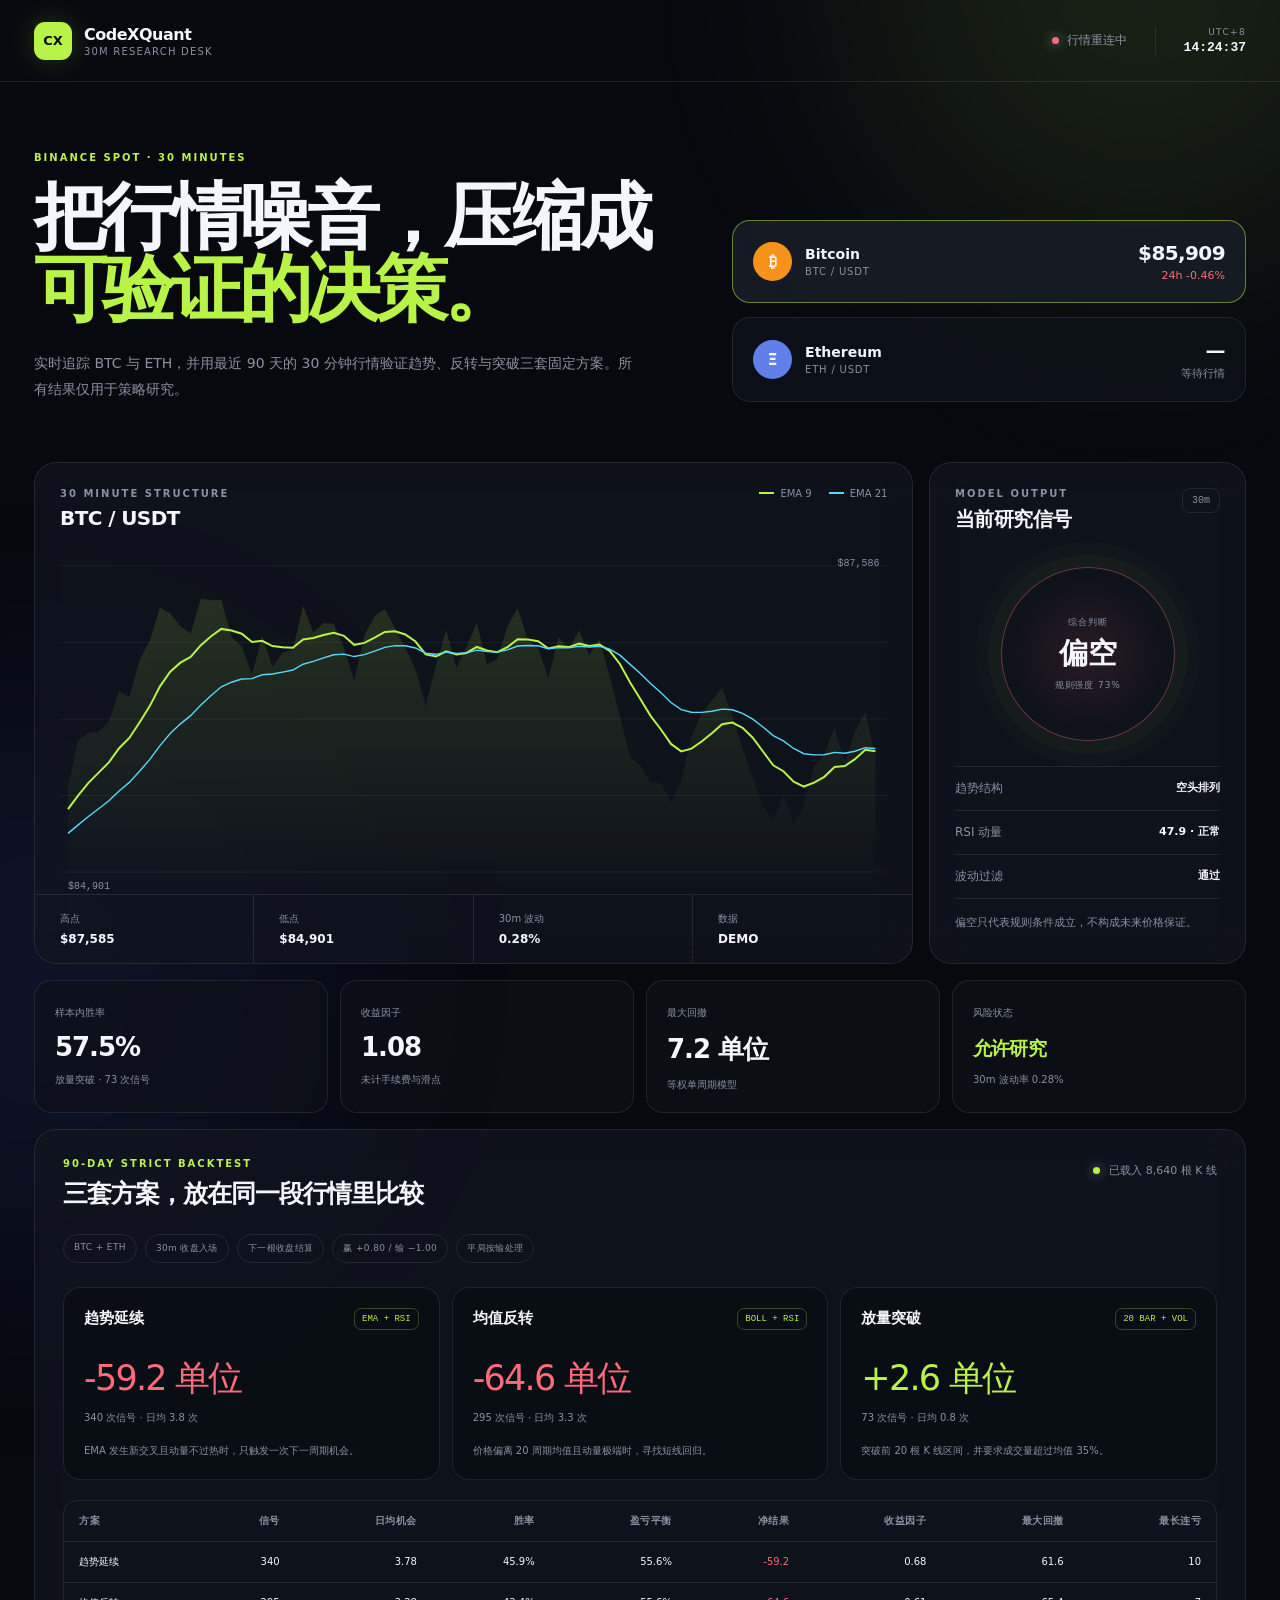
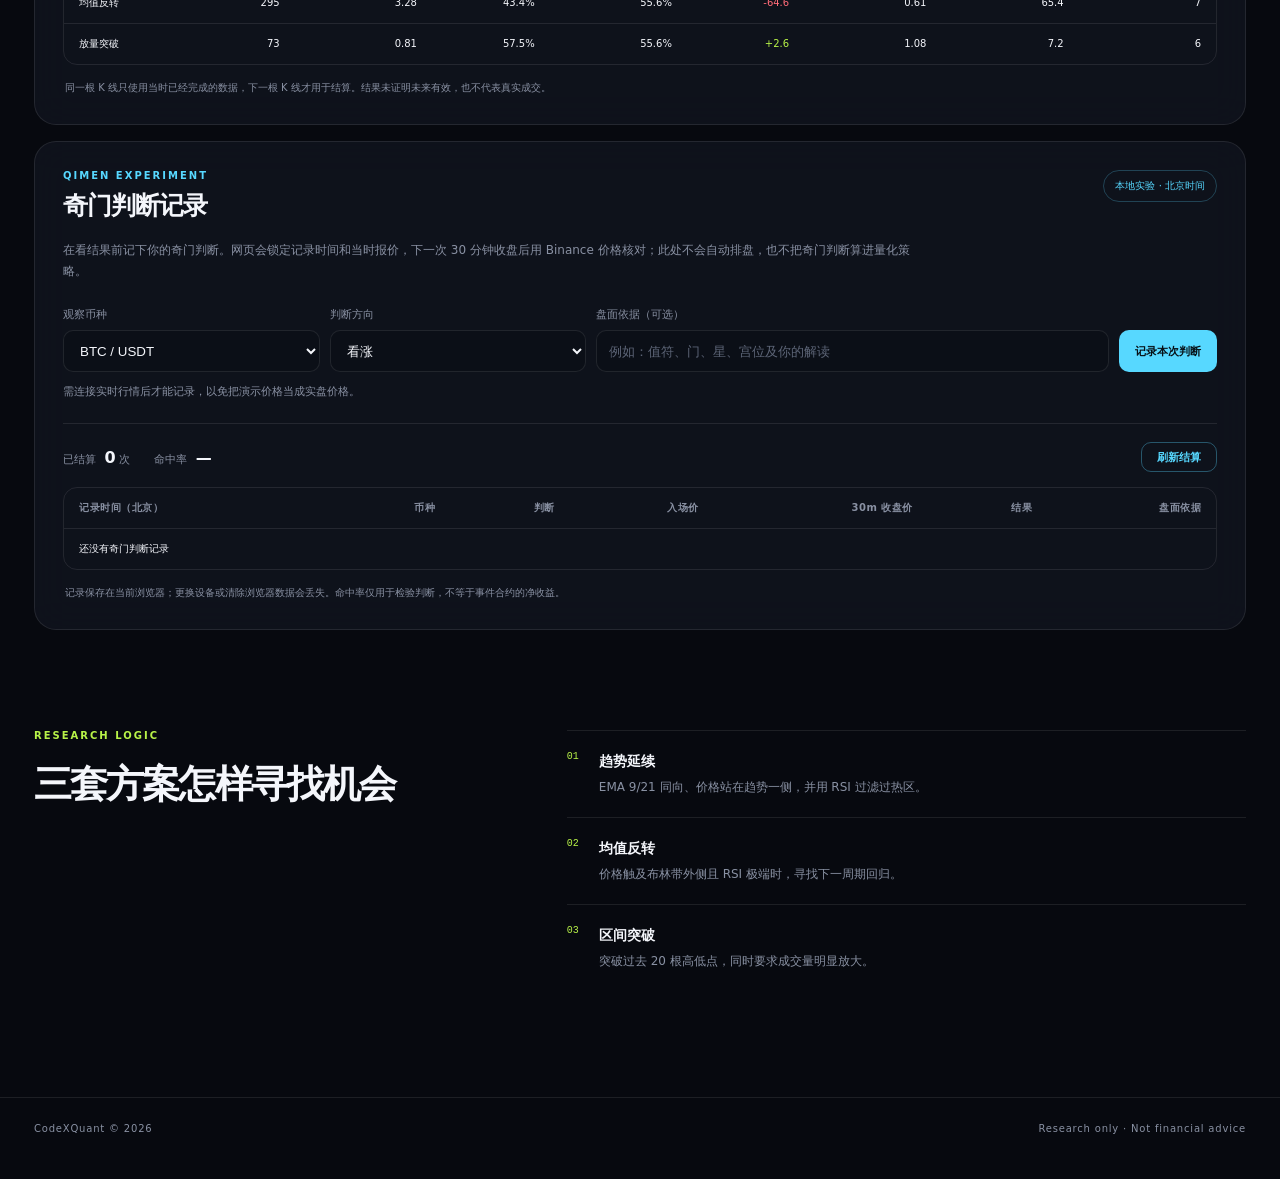
==== index.html @ fd2b9d6d "Add Qimen judgment journal and settlement check" ====
<!doctype html>
<html lang="zh-CN">
  <head>
    <meta charset="UTF-8" />
    <meta name="viewport" content="width=device-width, initial-scale=1.0" />
    <meta name="theme-color" content="#07090f" />
    <meta name="description" content="CodeXQuant — BTC 与 ETH 30 分钟量化研究面板" />
    <title>CodeXQuant · 30m Research Desk</title>
    <link rel="preconnect" href="https://api.binance.com" />
    <link rel="stylesheet" href="styles.css" />
  </head>
  <body>
    <div class="ambient ambient-one"></div>
    <div class="ambient ambient-two"></div>

    <header class="topbar">
      <a class="brand" href="#" aria-label="CodeXQuant 首页">
        <span class="brand-mark">CX</span>
        <span><strong>CodeXQuant</strong><small>30m research desk</small></span>
      </a>
      <div class="market-state"><span class="status-dot" id="statusDot"></span><span id="connectionText">正在连接行情</span></div>
      <div class="clock"><span>UTC+8</span><strong id="clock">--:--:--</strong></div>
    </header>

    <main>
      <section class="hero">
        <div>
          <p class="eyebrow">BINANCE SPOT · 30 MINUTES</p>
          <h1>把行情噪音，压缩成<br /><em>可验证的决策。</em></h1>
          <p class="hero-copy">实时追踪 BTC 与 ETH，并用最近 90 天的 30 分钟行情验证趋势、反转与突破三套固定方案。所有结果仅用于策略研究。</p>
        </div>
        <div class="price-grid" id="priceGrid">
          <button class="price-card active" data-symbol="BTCUSDT">
            <span class="asset"><i class="coin btc">₿</i><span><strong>Bitcoin</strong><small>BTC / USDT</small></span></span>
            <span class="quote"><strong id="BTCUSDT-price">—</strong><small id="BTCUSDT-change">等待行情</small></span>
          </button>
          <button class="price-card" data-symbol="ETHUSDT">
            <span class="asset"><i class="coin eth">Ξ</i><span><strong>Ethereum</strong><small>ETH / USDT</small></span></span>
            <span class="quote"><strong id="ETHUSDT-price">—</strong><small id="ETHUSDT-change">等待行情</small></span>
          </button>
        </div>
      </section>

      <section class="desk">
        <div class="panel chart-panel">
          <div class="panel-head">
            <div><p class="label">30 MINUTE STRUCTURE</p><h2 id="chartTitle">BTC / USDT</h2></div>
            <div class="legend"><span><i class="ema-fast"></i>EMA 9</span><span><i class="ema-slow"></i>EMA 21</span></div>
          </div>
          <div class="chart-wrap"><canvas id="chart" aria-label="30 分钟价格走势图"></canvas><div class="chart-loading" id="chartLoading">载入 30m K 线…</div></div>
          <div class="chart-stats">
            <span>高点<strong id="periodHigh">—</strong></span><span>低点<strong id="periodLow">—</strong></span><span>30m 波动<strong id="volatility">—</strong></span><span>数据<strong id="dataMode">LIVE</strong></span>
          </div>
        </div>

        <aside class="panel signal-panel">
          <div class="panel-head"><div><p class="label">MODEL OUTPUT</p><h2>当前研究信号</h2></div><span class="timeframe">30m</span></div>
          <div class="signal-orbit" id="signalOrbit"><div><small>综合判断</small><strong id="signal">等待</strong><span id="confidence">置信度 —</span></div></div>
          <div class="factor-list">
            <div><span>趋势结构</span><strong id="trendFactor">—</strong></div>
            <div><span>RSI 动量</span><strong id="rsiFactor">—</strong></div>
            <div><span>波动过滤</span><strong id="volFactor">—</strong></div>
          </div>
          <p class="signal-note" id="signalNote">正在获取足够的市场数据。</p>
        </aside>
      </section>

      <section class="metrics">
        <article class="metric"><span>样本内胜率</span><strong id="winRate">—</strong><small id="sampleCount">最近 0 次信号</small></article>
        <article class="metric"><span>收益因子</span><strong id="profitFactor">—</strong><small>未计手续费与滑点</small></article>
        <article class="metric"><span>最大回撤</span><strong id="maxDrawdown">—</strong><small>等权单周期模型</small></article>
        <article class="metric risk"><span>风险状态</span><strong id="riskState">计算中</strong><small id="riskDetail">等待波动率数据</small></article>
      </section>

      <section class="backtest panel" id="backtest">
        <div class="backtest-head">
          <div><p class="label">90-DAY STRICT BACKTEST</p><h2>三套方案，放在同一段行情里比较</h2></div>
          <div class="data-progress"><span class="status-dot" id="historyDot"></span><span id="historyStatus">正在获取三个月行情…</span></div>
        </div>
        <div class="assumptions">
          <span>BTC + ETH</span><span>30m 收盘入场</span><span>下一根收盘结算</span><span>赢 +0.80 / 输 −1.00</span><span>平局按输处理</span>
        </div>
        <div class="strategy-grid" id="strategyGrid">
          <article class="strategy-card skeleton"></article><article class="strategy-card skeleton"></article><article class="strategy-card skeleton"></article>
        </div>
        <div class="table-wrap">
          <table>
            <thead><tr><th>方案</th><th>信号</th><th>日均机会</th><th>胜率</th><th>盈亏平衡</th><th>净结果</th><th>收益因子</th><th>最大回撤</th><th>最长连亏</th></tr></thead>
            <tbody id="strategyRows"><tr><td colspan="9">等待完整历史数据</td></tr></tbody>
          </table>
        </div>
        <p class="backtest-note">同一根 K 线只使用当时已经完成的数据，下一根 K 线才用于结算。结果未证明未来有效，也不代表真实成交。</p>
      </section>

      <section class="qimen panel" id="qimen">
        <div class="backtest-head">
          <div><p class="label">QIMEN EXPERIMENT</p><h2>奇门判断记录</h2></div>
          <span class="qimen-tag">本地实验 · 北京时间</span>
        </div>
        <p class="qimen-intro">在看结果前记下你的奇门判断。网页会锁定记录时间和当时报价，下一次 30 分钟收盘后用 Binance 价格核对；此处不会自动排盘，也不把奇门判断算进量化策略。</p>
        <form id="qimenForm" class="qimen-form">
          <label>观察币种<select id="qimenSymbol"><option value="BTCUSDT">BTC / USDT</option><option value="ETHUSDT">ETH / USDT</option></select></label>
          <label>判断方向<select id="qimenDirection"><option value="up">看涨</option><option value="down">看跌</option></select></label>
          <label class="qimen-reason">盘面依据（可选）<input id="qimenReason" maxlength="120" placeholder="例如：值符、门、星、宫位及你的解读" /></label>
          <button type="submit" id="qimenSubmit">记录本次判断</button>
        </form>
        <p class="qimen-message" id="qimenMessage" role="status">需连接实时行情后才能记录，以免把演示价格当成实盘价格。</p>
        <div class="qimen-summary"><span>已结算 <strong id="qimenTotal">0</strong> 次</span><span>命中率 <strong id="qimenAccuracy">—</strong></span><button type="button" id="qimenRefresh">刷新结算</button></div>
        <div class="table-wrap"><table><thead><tr><th>记录时间（北京）</th><th>币种</th><th>判断</th><th>入场价</th><th>30m 收盘价</th><th>结果</th><th>盘面依据</th></tr></thead><tbody id="qimenRows"><tr><td colspan="7">还没有奇门判断记录</td></tr></tbody></table></div>
        <p class="backtest-note">记录保存在当前浏览器；更换设备或清除浏览器数据会丢失。命中率仅用于检验判断，不等于事件合约的净收益。</p>
      </section>

      <section class="method">
        <div><p class="eyebrow">RESEARCH LOGIC</p><h2>三套方案怎样寻找机会</h2></div>
        <ol>
          <li><span>01</span><div><strong>趋势延续</strong><p>EMA 9/21 同向、价格站在趋势一侧，并用 RSI 过滤过热区。</p></div></li>
          <li><span>02</span><div><strong>均值反转</strong><p>价格触及布林带外侧且 RSI 极端时，寻找下一周期回归。</p></div></li>
          <li><span>03</span><div><strong>区间突破</strong><p>突破过去 20 根高低点，同时要求成交量明显放大。</p></div></li>
        </ol>
      </section>
    </main>

    <footer><span>CodeXQuant © 2026</span><span>Research only · Not financial advice</span></footer>
    <script src="app.js"></script>
    <script src="qimen.js"></script>
  </body>
</html>
---- styles.css ----
:root { color-scheme: dark; --bg:#07090f; --panel:rgba(17,21,31,.78); --line:rgba(255,255,255,.09); --text:#f4f6fb; --muted:#8991a3; --lime:#b8f348; --cyan:#57d8ff; --red:#ff6b78; --amber:#ffbd59; }
* { box-sizing:border-box; }
html { scroll-behavior:smooth; }
body { margin:0; min-width:320px; background:var(--bg); color:var(--text); font-family:Inter,ui-sans-serif,system-ui,-apple-system,"Segoe UI",sans-serif; overflow-x:hidden; }
button { font:inherit; }
.ambient { position:fixed; width:560px; height:560px; border-radius:50%; filter:blur(130px); opacity:.1; pointer-events:none; z-index:-1; }
.ambient-one { background:var(--lime); top:-300px; right:-140px; }.ambient-two { background:#4c6fff; bottom:-360px; left:-250px; }
.topbar { height:82px; max-width:1320px; margin:auto; padding:0 34px; display:flex; align-items:center; border-bottom:1px solid var(--line); }
.brand { color:inherit; text-decoration:none; display:flex; align-items:center; gap:12px; margin-right:auto; }.brand-mark { width:38px; height:38px; display:grid; place-items:center; background:var(--lime); color:#0b0d10; font-weight:900; font-size:13px; border-radius:11px; box-shadow:0 0 30px rgba(184,243,72,.2); }.brand strong,.brand small { display:block; }.brand strong { letter-spacing:-.03em; }.brand small { color:var(--muted); font-size:10px; letter-spacing:.12em; text-transform:uppercase; margin-top:2px; }
.market-state { display:flex; align-items:center; gap:8px; padding-right:28px; color:var(--muted); font-size:12px; }.status-dot { width:7px; height:7px; border-radius:50%; background:var(--amber); box-shadow:0 0 12px currentColor; }.status-dot.live { background:var(--lime); }.status-dot.offline { background:var(--red); }
.clock { padding-left:28px; border-left:1px solid var(--line); display:flex; flex-direction:column; align-items:flex-end; }.clock span { color:var(--muted); font-size:9px; letter-spacing:.15em; }.clock strong { font-family:ui-monospace,monospace; font-size:13px; margin-top:3px; }
main { max-width:1320px; margin:auto; padding:70px 34px 40px; }
.hero { display:grid; grid-template-columns:1.1fr .9fr; align-items:end; gap:70px; margin-bottom:60px; }.eyebrow,.label { color:var(--lime); font-size:10px; font-weight:800; letter-spacing:.2em; margin:0 0 18px; }.hero h1 { font-size:clamp(42px,5.7vw,78px); line-height:.99; letter-spacing:-.065em; margin:0; max-width:760px; }.hero h1 em { color:var(--lime); font-style:normal; }.hero-copy { color:var(--muted); max-width:600px; line-height:1.8; font-size:14px; margin:26px 0 0; }
.price-grid { display:grid; gap:12px; }.price-card { width:100%; border:1px solid var(--line); background:rgba(16,20,29,.62); color:inherit; border-radius:18px; padding:20px; display:flex; justify-content:space-between; align-items:center; cursor:pointer; transition:.2s ease; text-align:left; }.price-card:hover,.price-card.active { border-color:rgba(184,243,72,.5); background:rgba(24,30,39,.86); transform:translateY(-2px); }.asset { display:flex; gap:13px; align-items:center; }.coin { width:39px; height:39px; border-radius:50%; display:grid; place-items:center; font-style:normal; font-weight:800; }.coin.btc { background:#f7931a; }.coin.eth { background:#627eea; }.asset strong,.asset small,.quote strong,.quote small { display:block; }.asset strong { font-size:14px; }.asset small { color:var(--muted); font-size:10px; margin-top:4px; letter-spacing:.08em; }.quote { text-align:right; }.quote strong { font-size:20px; letter-spacing:-.03em; }.quote small { color:var(--muted); font-size:11px; margin-top:4px; }.quote small.up { color:var(--lime); }.quote small.down { color:var(--red); }
.desk { display:grid; grid-template-columns:minmax(0,2fr) minmax(300px,.72fr); gap:16px; }.panel { background:var(--panel); border:1px solid var(--line); border-radius:22px; backdrop-filter:blur(18px); }.chart-panel { padding:25px 25px 0; overflow:hidden; }.panel-head { display:flex; align-items:start; justify-content:space-between; }.panel-head .label { margin-bottom:7px; color:var(--muted); }.panel-head h2 { margin:0; font-size:20px; letter-spacing:-.03em; }.legend { display:flex; gap:17px; color:var(--muted); font-size:10px; }.legend span { display:flex; align-items:center; gap:6px; }.legend i { width:15px; height:2px; }.ema-fast { background:var(--lime); }.ema-slow { background:var(--cyan); }
.chart-wrap { height:340px; position:relative; margin-top:24px; }.chart-wrap canvas { width:100%; height:100%; }.chart-loading { position:absolute; inset:0; display:grid; place-items:center; color:var(--muted); font-size:12px; background:linear-gradient(90deg,transparent,rgba(255,255,255,.03),transparent); }.chart-stats { border-top:1px solid var(--line); display:grid; grid-template-columns:repeat(4,1fr); margin:0 -25px; }.chart-stats span { padding:17px 25px; color:var(--muted); font-size:10px; border-right:1px solid var(--line); }.chart-stats span:last-child { border:0; }.chart-stats strong { display:block; color:var(--text); margin-top:6px; font-size:12px; }
.signal-panel { padding:25px; display:flex; flex-direction:column; }.timeframe { border:1px solid var(--line); color:var(--muted); border-radius:8px; padding:6px 9px; font:10px ui-monospace,monospace; }.signal-orbit { width:174px; height:174px; margin:34px auto 25px; border-radius:50%; display:grid; place-items:center; text-align:center; background:radial-gradient(circle,rgba(184,243,72,.12),transparent 65%); border:1px solid rgba(184,243,72,.28); box-shadow:0 0 0 13px rgba(184,243,72,.025),0 0 0 25px rgba(184,243,72,.015); }.signal-orbit small,.signal-orbit span { display:block; color:var(--muted); font-size:9px; letter-spacing:.1em; }.signal-orbit strong { display:block; font-size:29px; margin:5px 0; }.signal-orbit.sell { border-color:rgba(255,107,120,.4); background:radial-gradient(circle,rgba(255,107,120,.12),transparent 65%); }.signal-orbit.neutral { border-color:var(--line); background:radial-gradient(circle,rgba(255,255,255,.05),transparent 65%); }
.factor-list { border-top:1px solid var(--line); }.factor-list div { display:flex; justify-content:space-between; padding:13px 0; border-bottom:1px solid var(--line); font-size:12px; }.factor-list span { color:var(--muted); }.factor-list strong { font-size:11px; }.signal-note { color:var(--muted); font-size:11px; line-height:1.6; margin:15px 0 0; }
.metrics { display:grid; grid-template-columns:repeat(4,1fr); gap:12px; margin-top:16px; }.metric { border:1px solid var(--line); border-radius:17px; padding:20px; background:rgba(14,17,25,.65); }.metric span,.metric small { color:var(--muted); font-size:10px; }.metric strong { display:block; font-size:26px; letter-spacing:-.04em; margin:12px 0 6px; }.metric.risk strong { color:var(--lime); font-size:19px; margin-top:16px; }
.backtest { margin-top:16px; padding:28px; }.backtest-head { display:flex; justify-content:space-between; gap:24px; align-items:start; }.backtest-head .label { color:var(--lime); margin-bottom:8px; }.backtest-head h2 { margin:0; font-size:25px; letter-spacing:-.04em; }.data-progress { display:flex; align-items:center; gap:9px; color:var(--muted); font-size:11px; padding-top:5px; }.assumptions { display:flex; flex-wrap:wrap; gap:8px; margin:24px 0; }.assumptions span { border:1px solid var(--line); color:var(--muted); border-radius:999px; padding:7px 10px; font-size:9px; letter-spacing:.04em; }.strategy-grid { display:grid; grid-template-columns:repeat(3,1fr); gap:12px; }.strategy-card { min-height:190px; border:1px solid var(--line); border-radius:17px; padding:20px; background:rgba(7,9,15,.42); }.strategy-card.skeleton { background:linear-gradient(100deg,rgba(255,255,255,.02),rgba(255,255,255,.055),rgba(255,255,255,.02)); background-size:200% 100%; animation:pulse 1.4s infinite; }.strategy-title { display:flex; align-items:center; justify-content:space-between; }.strategy-title strong { font-size:15px; }.strategy-badge { color:var(--lime); font:9px ui-monospace,monospace; border:1px solid rgba(184,243,72,.25); padding:5px 7px; border-radius:7px; }.strategy-result { font-size:35px; letter-spacing:-.05em; margin:25px 0 4px; }.strategy-result.negative { color:var(--red); }.strategy-result.positive { color:var(--lime); }.strategy-card>small { color:var(--muted); font-size:10px; }.strategy-card p { color:var(--muted); font-size:10px; line-height:1.6; margin:18px 0 0; }.table-wrap { overflow-x:auto; margin-top:20px; border:1px solid var(--line); border-radius:14px; }table { width:100%; border-collapse:collapse; min-width:880px; }th,td { padding:13px 15px; text-align:right; border-bottom:1px solid var(--line); font-size:10px; white-space:nowrap; }th { color:var(--muted); font-weight:600; letter-spacing:.05em; }th:first-child,td:first-child { text-align:left; }tbody tr:last-child td { border-bottom:0; }td.good { color:var(--lime); }td.bad { color:var(--red); }.backtest-note { color:var(--muted); margin:15px 2px 0; font-size:10px; line-height:1.6; }@keyframes pulse { to { background-position:-200% 0; } }
.qimen { margin-top:16px; padding:28px; }.qimen .label { color:var(--cyan); }.qimen-tag { border:1px solid rgba(87,216,255,.25); color:var(--cyan); border-radius:999px; padding:8px 11px; font-size:10px; white-space:nowrap; }.qimen-intro { color:var(--muted); font-size:12px; line-height:1.8; max-width:850px; margin:18px 0 24px; }.qimen-form { display:grid; grid-template-columns:1fr 1fr 2fr auto; align-items:end; gap:10px; }.qimen-form label { display:flex; flex-direction:column; gap:8px; color:var(--muted); font-size:11px; }.qimen-form select,.qimen-form input { width:100%; background:#0b0f17; color:var(--text); border:1px solid var(--line); border-radius:10px; height:42px; padding:0 12px; font:12px inherit; }.qimen-form input::placeholder { color:#5d6577; }.qimen-form button,.qimen-summary button { height:42px; border:1px solid rgba(87,216,255,.35); border-radius:10px; padding:0 15px; color:#071016; background:var(--cyan); cursor:pointer; font-weight:700; font-size:11px; }.qimen-summary button { height:30px; background:transparent; color:var(--cyan); margin-left:auto; }.qimen-summary button:disabled { opacity:.5; cursor:wait; }.qimen-message { color:var(--muted); font-size:11px; margin:12px 0 0; }.qimen-summary { display:flex; align-items:center; gap:24px; border-top:1px solid var(--line); margin-top:24px; padding-top:18px; color:var(--muted); font-size:11px; }.qimen-summary strong { color:var(--text); font-size:16px; margin-left:5px; }.qimen .table-wrap { margin-top:15px; }.qimen td:last-child { text-align:left; max-width:260px; overflow-wrap:anywhere; white-space:normal; }
.method { display:grid; grid-template-columns:.8fr 1.2fr; gap:80px; align-items:start; padding:100px 0 65px; }.method h2 { font-size:38px; max-width:370px; letter-spacing:-.05em; margin:0; }.method ol { list-style:none; margin:0; padding:0; }.method li { display:flex; gap:20px; padding:20px 0; border-top:1px solid var(--line); }.method li>span { font:10px ui-monospace,monospace; color:var(--lime); }.method li strong { font-size:14px; }.method li p { color:var(--muted); font-size:12px; margin:7px 0 0; line-height:1.6; }
footer { max-width:1320px; margin:auto; padding:25px 34px 45px; border-top:1px solid var(--line); display:flex; justify-content:space-between; color:var(--muted); font-size:10px; letter-spacing:.08em; }
@media (max-width:900px) { .hero,.desk,.method { grid-template-columns:1fr; }.hero { gap:42px; }.desk { gap:12px; }.metrics { grid-template-columns:1fr 1fr; }.strategy-grid { grid-template-columns:1fr; }.qimen-form { grid-template-columns:1fr 1fr; }.qimen-reason { grid-column:1 / -1; }.method { gap:35px; padding-top:70px; } }
@media (max-width:560px) { .topbar { padding:0 18px; }.market-state { padding:0; }.market-state span:last-child,.clock { display:none; } main { padding:45px 18px 30px; }.hero { margin-bottom:38px; }.hero h1 { font-size:42px; }.chart-panel { padding:20px 15px 0; }.chart-wrap { height:265px; }.chart-stats { margin:0 -15px; grid-template-columns:1fr 1fr; }.chart-stats span { padding:13px 15px; }.legend { display:none; }.metrics { grid-template-columns:1fr; }.backtest,.qimen { padding:20px 15px; }.backtest-head { flex-direction:column; }.qimen-form { grid-template-columns:1fr; }.qimen-reason { grid-column:auto; }.qimen-summary { flex-wrap:wrap; gap:12px; }.method h2 { font-size:31px; } footer { margin:0 18px; padding:22px 0 35px; flex-direction:column; gap:8px; } }
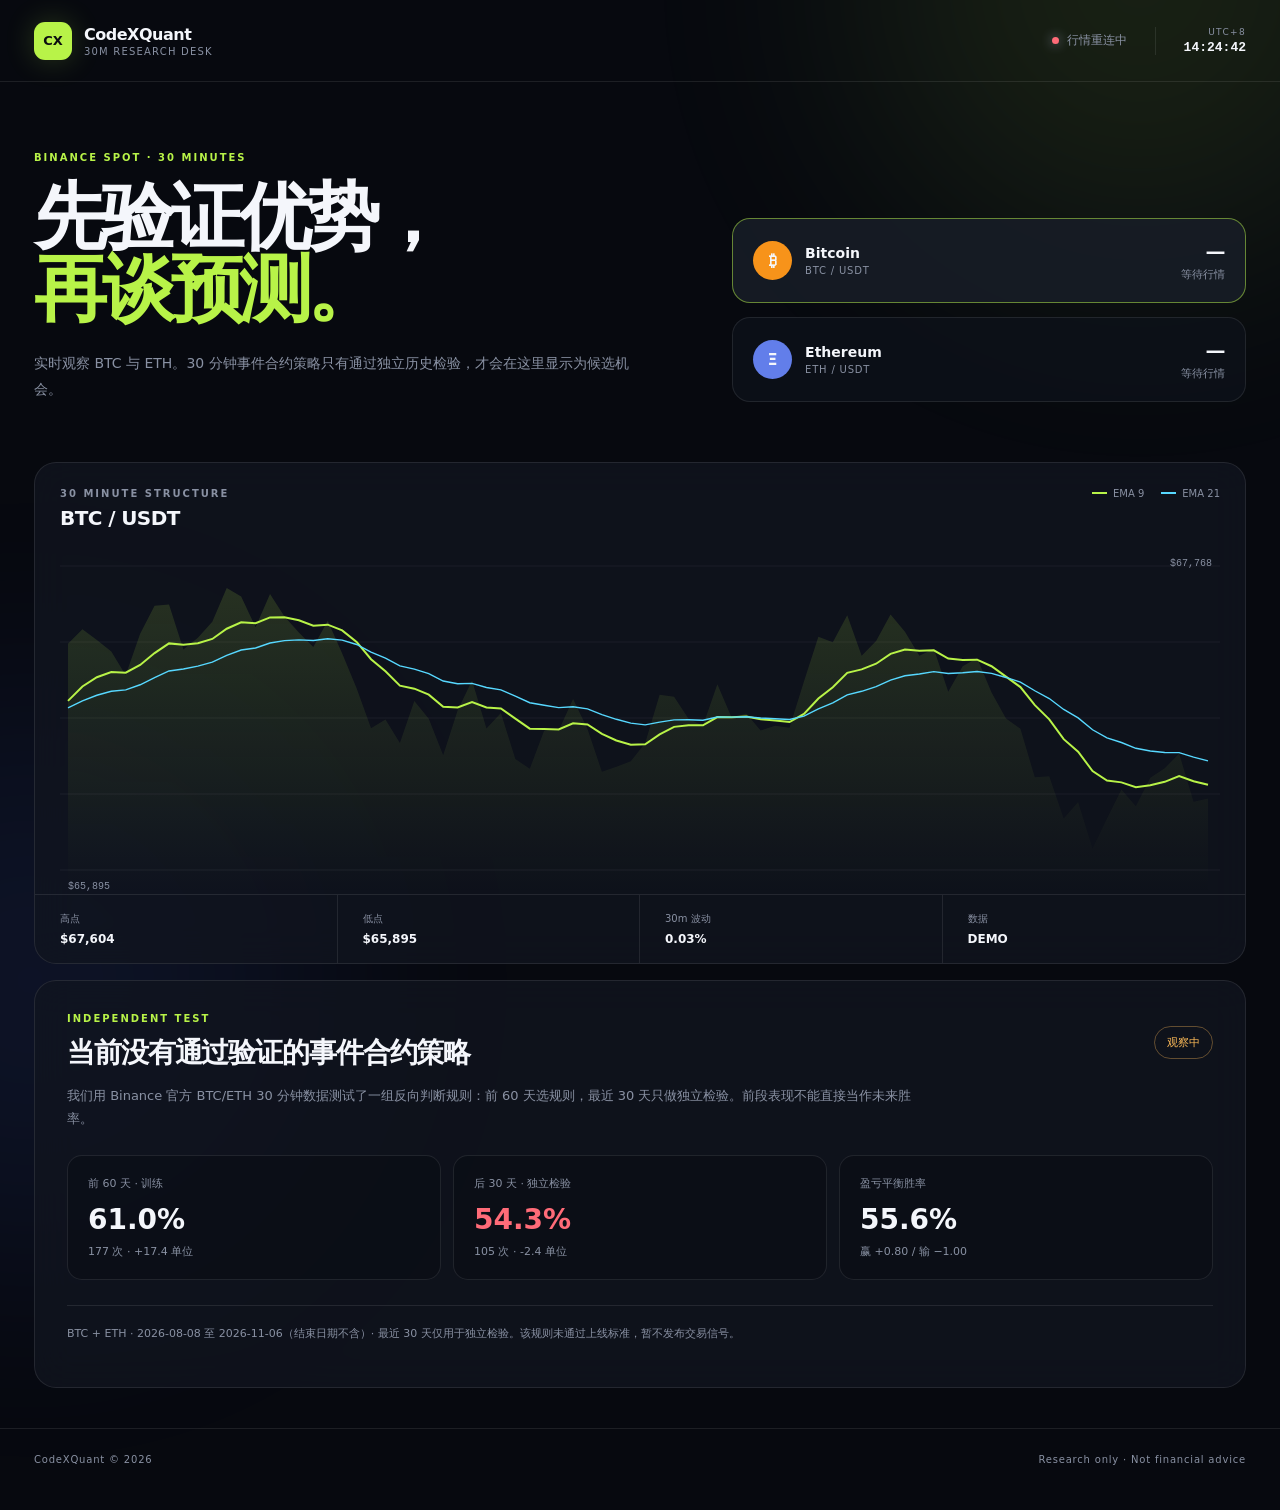
==== commit 608459c7: "Remove unverified signals and Qimen module" ====
--- a/index.html
+++ b/index.html
@@ -4,7 +4,7 @@
     <meta charset="UTF-8" />
     <meta name="viewport" content="width=device-width, initial-scale=1.0" />
     <meta name="theme-color" content="#07090f" />
-    <meta name="description" content="CodeXQuant — BTC 与 ETH 30 分钟量化研究面板" />
+    <meta name="description" content="CodeXQuant — BTC 与 ETH 30 分钟市场观察与真实数据研究" />
     <title>CodeXQuant · 30m Research Desk</title>
     <link rel="preconnect" href="https://api.binance.com" />
     <link rel="stylesheet" href="styles.css" />
@@ -26,8 +26,8 @@
       <section class="hero">
         <div>
           <p class="eyebrow">BINANCE SPOT · 30 MINUTES</p>
-          <h1>把行情噪音，压缩成<br /><em>可验证的决策。</em></h1>
-          <p class="hero-copy">实时追踪 BTC 与 ETH，并用最近 90 天的 30 分钟行情验证趋势、反转与突破三套固定方案。所有结果仅用于策略研究。</p>
+          <h1>先验证优势，<br /><em>再谈预测。</em></h1>
+          <p class="hero-copy">实时观察 BTC 与 ETH。30 分钟事件合约策略只有通过独立历史检验，才会在这里显示为候选机会。</p>
         </div>
         <div class="price-grid" id="priceGrid">
           <button class="price-card active" data-symbol="BTCUSDT">
@@ -41,7 +41,7 @@
         </div>
       </section>
 
-      <section class="desk">
+      <section class="desk market-desk">
         <div class="panel chart-panel">
           <div class="panel-head">
             <div><p class="label">30 MINUTE STRUCTURE</p><h2 id="chartTitle">BTC / USDT</h2></div>
@@ -53,75 +53,22 @@
           </div>
         </div>
 
-        <aside class="panel signal-panel">
-          <div class="panel-head"><div><p class="label">MODEL OUTPUT</p><h2>当前研究信号</h2></div><span class="timeframe">30m</span></div>
-          <div class="signal-orbit" id="signalOrbit"><div><small>综合判断</small><strong id="signal">等待</strong><span id="confidence">置信度 —</span></div></div>
-          <div class="factor-list">
-            <div><span>趋势结构</span><strong id="trendFactor">—</strong></div>
-            <div><span>RSI 动量</span><strong id="rsiFactor">—</strong></div>
-            <div><span>波动过滤</span><strong id="volFactor">—</strong></div>
-          </div>
-          <p class="signal-note" id="signalNote">正在获取足够的市场数据。</p>
-        </aside>
       </section>
 
-      <section class="metrics">
-        <article class="metric"><span>样本内胜率</span><strong id="winRate">—</strong><small id="sampleCount">最近 0 次信号</small></article>
-        <article class="metric"><span>收益因子</span><strong id="profitFactor">—</strong><small>未计手续费与滑点</small></article>
-        <article class="metric"><span>最大回撤</span><strong id="maxDrawdown">—</strong><small>等权单周期模型</small></article>
-        <article class="metric risk"><span>风险状态</span><strong id="riskState">计算中</strong><small id="riskDetail">等待波动率数据</small></article>
-      </section>
-
-      <section class="backtest panel" id="backtest">
-        <div class="backtest-head">
-          <div><p class="label">90-DAY STRICT BACKTEST</p><h2>三套方案，放在同一段行情里比较</h2></div>
-          <div class="data-progress"><span class="status-dot" id="historyDot"></span><span id="historyStatus">正在获取三个月行情…</span></div>
+      <section class="panel research-panel">
+        <div class="research-heading"><div><p class="label">INDEPENDENT TEST</p><h2>当前没有通过验证的事件合约策略</h2></div><span class="research-badge">观察中</span></div>
+        <p>我们用 Binance 官方 BTC/ETH 30 分钟数据测试了一组反向判断规则：前 60 天选规则，最近 30 天只做独立检验。前段表现不能直接当作未来胜率。</p>
+        <div class="research-stats">
+          <div><span>前 60 天 · 训练</span><strong id="trainRate">—</strong><small id="trainDetail">等待研究结果</small></div>
+          <div><span>后 30 天 · 独立检验</span><strong id="testRate">—</strong><small id="testDetail">等待研究结果</small></div>
+          <div><span>盈亏平衡胜率</span><strong id="breakEvenRate">55.6%</strong><small>赢 +0.80 / 输 −1.00</small></div>
         </div>
-        <div class="assumptions">
-          <span>BTC + ETH</span><span>30m 收盘入场</span><span>下一根收盘结算</span><span>赢 +0.80 / 输 −1.00</span><span>平局按输处理</span>
-        </div>
-        <div class="strategy-grid" id="strategyGrid">
-          <article class="strategy-card skeleton"></article><article class="strategy-card skeleton"></article><article class="strategy-card skeleton"></article>
-        </div>
-        <div class="table-wrap">
-          <table>
-            <thead><tr><th>方案</th><th>信号</th><th>日均机会</th><th>胜率</th><th>盈亏平衡</th><th>净结果</th><th>收益因子</th><th>最大回撤</th><th>最长连亏</th></tr></thead>
-            <tbody id="strategyRows"><tr><td colspan="9">等待完整历史数据</td></tr></tbody>
-          </table>
-        </div>
-        <p class="backtest-note">同一根 K 线只使用当时已经完成的数据，下一根 K 线才用于结算。结果未证明未来有效，也不代表真实成交。</p>
-      </section>
-
-      <section class="qimen panel" id="qimen">
-        <div class="backtest-head">
-          <div><p class="label">QIMEN EXPERIMENT</p><h2>奇门判断记录</h2></div>
-          <span class="qimen-tag">本地实验 · 北京时间</span>
-        </div>
-        <p class="qimen-intro">在看结果前记下你的奇门判断。网页会锁定记录时间和当时报价，下一次 30 分钟收盘后用 Binance 价格核对；此处不会自动排盘，也不把奇门判断算进量化策略。</p>
-        <form id="qimenForm" class="qimen-form">
-          <label>观察币种<select id="qimenSymbol"><option value="BTCUSDT">BTC / USDT</option><option value="ETHUSDT">ETH / USDT</option></select></label>
-          <label>判断方向<select id="qimenDirection"><option value="up">看涨</option><option value="down">看跌</option></select></label>
-          <label class="qimen-reason">盘面依据（可选）<input id="qimenReason" maxlength="120" placeholder="例如：值符、门、星、宫位及你的解读" /></label>
-          <button type="submit" id="qimenSubmit">记录本次判断</button>
-        </form>
-        <p class="qimen-message" id="qimenMessage" role="status">需连接实时行情后才能记录，以免把演示价格当成实盘价格。</p>
-        <div class="qimen-summary"><span>已结算 <strong id="qimenTotal">0</strong> 次</span><span>命中率 <strong id="qimenAccuracy">—</strong></span><button type="button" id="qimenRefresh">刷新结算</button></div>
-        <div class="table-wrap"><table><thead><tr><th>记录时间（北京）</th><th>币种</th><th>判断</th><th>入场价</th><th>30m 收盘价</th><th>结果</th><th>盘面依据</th></tr></thead><tbody id="qimenRows"><tr><td colspan="7">还没有奇门判断记录</td></tr></tbody></table></div>
-        <p class="backtest-note">记录保存在当前浏览器；更换设备或清除浏览器数据会丢失。命中率仅用于检验判断，不等于事件合约的净收益。</p>
-      </section>
-
-      <section class="method">
-        <div><p class="eyebrow">RESEARCH LOGIC</p><h2>三套方案怎样寻找机会</h2></div>
-        <ol>
-          <li><span>01</span><div><strong>趋势延续</strong><p>EMA 9/21 同向、价格站在趋势一侧，并用 RSI 过滤过热区。</p></div></li>
-          <li><span>02</span><div><strong>均值反转</strong><p>价格触及布林带外侧且 RSI 极端时，寻找下一周期回归。</p></div></li>
-          <li><span>03</span><div><strong>区间突破</strong><p>突破过去 20 根高低点，同时要求成交量明显放大。</p></div></li>
-        </ol>
+        <p class="research-note" id="researchNote">没有可靠优势时，今天的机会数就是 0。研究结果不能代替真实成交测试。</p>
       </section>
     </main>
 
     <footer><span>CodeXQuant © 2026</span><span>Research only · Not financial advice</span></footer>
     <script src="app.js"></script>
-    <script src="qimen.js"></script>
+    <script src="research.js"></script>
   </body>
 </html>
--- a/styles.css
+++ b/styles.css
@@ -13,13 +13,15 @@
 .hero { display:grid; grid-template-columns:1.1fr .9fr; align-items:end; gap:70px; margin-bottom:60px; }.eyebrow,.label { color:var(--lime); font-size:10px; font-weight:800; letter-spacing:.2em; margin:0 0 18px; }.hero h1 { font-size:clamp(42px,5.7vw,78px); line-height:.99; letter-spacing:-.065em; margin:0; max-width:760px; }.hero h1 em { color:var(--lime); font-style:normal; }.hero-copy { color:var(--muted); max-width:600px; line-height:1.8; font-size:14px; margin:26px 0 0; }
 .price-grid { display:grid; gap:12px; }.price-card { width:100%; border:1px solid var(--line); background:rgba(16,20,29,.62); color:inherit; border-radius:18px; padding:20px; display:flex; justify-content:space-between; align-items:center; cursor:pointer; transition:.2s ease; text-align:left; }.price-card:hover,.price-card.active { border-color:rgba(184,243,72,.5); background:rgba(24,30,39,.86); transform:translateY(-2px); }.asset { display:flex; gap:13px; align-items:center; }.coin { width:39px; height:39px; border-radius:50%; display:grid; place-items:center; font-style:normal; font-weight:800; }.coin.btc { background:#f7931a; }.coin.eth { background:#627eea; }.asset strong,.asset small,.quote strong,.quote small { display:block; }.asset strong { font-size:14px; }.asset small { color:var(--muted); font-size:10px; margin-top:4px; letter-spacing:.08em; }.quote { text-align:right; }.quote strong { font-size:20px; letter-spacing:-.03em; }.quote small { color:var(--muted); font-size:11px; margin-top:4px; }.quote small.up { color:var(--lime); }.quote small.down { color:var(--red); }
 .desk { display:grid; grid-template-columns:minmax(0,2fr) minmax(300px,.72fr); gap:16px; }.panel { background:var(--panel); border:1px solid var(--line); border-radius:22px; backdrop-filter:blur(18px); }.chart-panel { padding:25px 25px 0; overflow:hidden; }.panel-head { display:flex; align-items:start; justify-content:space-between; }.panel-head .label { margin-bottom:7px; color:var(--muted); }.panel-head h2 { margin:0; font-size:20px; letter-spacing:-.03em; }.legend { display:flex; gap:17px; color:var(--muted); font-size:10px; }.legend span { display:flex; align-items:center; gap:6px; }.legend i { width:15px; height:2px; }.ema-fast { background:var(--lime); }.ema-slow { background:var(--cyan); }
+.market-desk { display:block; }.market-desk .chart-panel { width:100%; }
 .chart-wrap { height:340px; position:relative; margin-top:24px; }.chart-wrap canvas { width:100%; height:100%; }.chart-loading { position:absolute; inset:0; display:grid; place-items:center; color:var(--muted); font-size:12px; background:linear-gradient(90deg,transparent,rgba(255,255,255,.03),transparent); }.chart-stats { border-top:1px solid var(--line); display:grid; grid-template-columns:repeat(4,1fr); margin:0 -25px; }.chart-stats span { padding:17px 25px; color:var(--muted); font-size:10px; border-right:1px solid var(--line); }.chart-stats span:last-child { border:0; }.chart-stats strong { display:block; color:var(--text); margin-top:6px; font-size:12px; }
 .signal-panel { padding:25px; display:flex; flex-direction:column; }.timeframe { border:1px solid var(--line); color:var(--muted); border-radius:8px; padding:6px 9px; font:10px ui-monospace,monospace; }.signal-orbit { width:174px; height:174px; margin:34px auto 25px; border-radius:50%; display:grid; place-items:center; text-align:center; background:radial-gradient(circle,rgba(184,243,72,.12),transparent 65%); border:1px solid rgba(184,243,72,.28); box-shadow:0 0 0 13px rgba(184,243,72,.025),0 0 0 25px rgba(184,243,72,.015); }.signal-orbit small,.signal-orbit span { display:block; color:var(--muted); font-size:9px; letter-spacing:.1em; }.signal-orbit strong { display:block; font-size:29px; margin:5px 0; }.signal-orbit.sell { border-color:rgba(255,107,120,.4); background:radial-gradient(circle,rgba(255,107,120,.12),transparent 65%); }.signal-orbit.neutral { border-color:var(--line); background:radial-gradient(circle,rgba(255,255,255,.05),transparent 65%); }
 .factor-list { border-top:1px solid var(--line); }.factor-list div { display:flex; justify-content:space-between; padding:13px 0; border-bottom:1px solid var(--line); font-size:12px; }.factor-list span { color:var(--muted); }.factor-list strong { font-size:11px; }.signal-note { color:var(--muted); font-size:11px; line-height:1.6; margin:15px 0 0; }
 .metrics { display:grid; grid-template-columns:repeat(4,1fr); gap:12px; margin-top:16px; }.metric { border:1px solid var(--line); border-radius:17px; padding:20px; background:rgba(14,17,25,.65); }.metric span,.metric small { color:var(--muted); font-size:10px; }.metric strong { display:block; font-size:26px; letter-spacing:-.04em; margin:12px 0 6px; }.metric.risk strong { color:var(--lime); font-size:19px; margin-top:16px; }
 .backtest { margin-top:16px; padding:28px; }.backtest-head { display:flex; justify-content:space-between; gap:24px; align-items:start; }.backtest-head .label { color:var(--lime); margin-bottom:8px; }.backtest-head h2 { margin:0; font-size:25px; letter-spacing:-.04em; }.data-progress { display:flex; align-items:center; gap:9px; color:var(--muted); font-size:11px; padding-top:5px; }.assumptions { display:flex; flex-wrap:wrap; gap:8px; margin:24px 0; }.assumptions span { border:1px solid var(--line); color:var(--muted); border-radius:999px; padding:7px 10px; font-size:9px; letter-spacing:.04em; }.strategy-grid { display:grid; grid-template-columns:repeat(3,1fr); gap:12px; }.strategy-card { min-height:190px; border:1px solid var(--line); border-radius:17px; padding:20px; background:rgba(7,9,15,.42); }.strategy-card.skeleton { background:linear-gradient(100deg,rgba(255,255,255,.02),rgba(255,255,255,.055),rgba(255,255,255,.02)); background-size:200% 100%; animation:pulse 1.4s infinite; }.strategy-title { display:flex; align-items:center; justify-content:space-between; }.strategy-title strong { font-size:15px; }.strategy-badge { color:var(--lime); font:9px ui-monospace,monospace; border:1px solid rgba(184,243,72,.25); padding:5px 7px; border-radius:7px; }.strategy-result { font-size:35px; letter-spacing:-.05em; margin:25px 0 4px; }.strategy-result.negative { color:var(--red); }.strategy-result.positive { color:var(--lime); }.strategy-card>small { color:var(--muted); font-size:10px; }.strategy-card p { color:var(--muted); font-size:10px; line-height:1.6; margin:18px 0 0; }.table-wrap { overflow-x:auto; margin-top:20px; border:1px solid var(--line); border-radius:14px; }table { width:100%; border-collapse:collapse; min-width:880px; }th,td { padding:13px 15px; text-align:right; border-bottom:1px solid var(--line); font-size:10px; white-space:nowrap; }th { color:var(--muted); font-weight:600; letter-spacing:.05em; }th:first-child,td:first-child { text-align:left; }tbody tr:last-child td { border-bottom:0; }td.good { color:var(--lime); }td.bad { color:var(--red); }.backtest-note { color:var(--muted); margin:15px 2px 0; font-size:10px; line-height:1.6; }@keyframes pulse { to { background-position:-200% 0; } }
 .qimen { margin-top:16px; padding:28px; }.qimen .label { color:var(--cyan); }.qimen-tag { border:1px solid rgba(87,216,255,.25); color:var(--cyan); border-radius:999px; padding:8px 11px; font-size:10px; white-space:nowrap; }.qimen-intro { color:var(--muted); font-size:12px; line-height:1.8; max-width:850px; margin:18px 0 24px; }.qimen-form { display:grid; grid-template-columns:1fr 1fr 2fr auto; align-items:end; gap:10px; }.qimen-form label { display:flex; flex-direction:column; gap:8px; color:var(--muted); font-size:11px; }.qimen-form select,.qimen-form input { width:100%; background:#0b0f17; color:var(--text); border:1px solid var(--line); border-radius:10px; height:42px; padding:0 12px; font:12px inherit; }.qimen-form input::placeholder { color:#5d6577; }.qimen-form button,.qimen-summary button { height:42px; border:1px solid rgba(87,216,255,.35); border-radius:10px; padding:0 15px; color:#071016; background:var(--cyan); cursor:pointer; font-weight:700; font-size:11px; }.qimen-summary button { height:30px; background:transparent; color:var(--cyan); margin-left:auto; }.qimen-summary button:disabled { opacity:.5; cursor:wait; }.qimen-message { color:var(--muted); font-size:11px; margin:12px 0 0; }.qimen-summary { display:flex; align-items:center; gap:24px; border-top:1px solid var(--line); margin-top:24px; padding-top:18px; color:var(--muted); font-size:11px; }.qimen-summary strong { color:var(--text); font-size:16px; margin-left:5px; }.qimen .table-wrap { margin-top:15px; }.qimen td:last-child { text-align:left; max-width:260px; overflow-wrap:anywhere; white-space:normal; }
+.research-panel { margin-top:16px; padding:32px; }.research-heading { display:flex; justify-content:space-between; gap:24px; align-items:center; }.research-panel .label { margin:0 0 10px; }.research-panel h2 { margin:0; font-size:28px; letter-spacing:-.04em; }.research-badge { padding:8px 12px; border:1px solid rgba(255,189,89,.35); border-radius:999px; color:var(--amber); font-size:11px; white-space:nowrap; }.research-panel>p { color:var(--muted); font-size:13px; line-height:1.75; max-width:860px; }.research-stats { display:grid; grid-template-columns:repeat(3,1fr); gap:12px; margin:25px 0; }.research-stats>div { border:1px solid var(--line); border-radius:15px; padding:20px; background:rgba(7,9,15,.35); }.research-stats span,.research-stats small { display:block; color:var(--muted); font-size:11px; }.research-stats strong { display:block; font-size:28px; margin:12px 0 8px; }.research-stats>div:nth-child(2) strong { color:var(--red); }.research-panel .research-note { border-top:1px solid var(--line); padding-top:18px; max-width:none; font-size:11px; }
 .method { display:grid; grid-template-columns:.8fr 1.2fr; gap:80px; align-items:start; padding:100px 0 65px; }.method h2 { font-size:38px; max-width:370px; letter-spacing:-.05em; margin:0; }.method ol { list-style:none; margin:0; padding:0; }.method li { display:flex; gap:20px; padding:20px 0; border-top:1px solid var(--line); }.method li>span { font:10px ui-monospace,monospace; color:var(--lime); }.method li strong { font-size:14px; }.method li p { color:var(--muted); font-size:12px; margin:7px 0 0; line-height:1.6; }
 footer { max-width:1320px; margin:auto; padding:25px 34px 45px; border-top:1px solid var(--line); display:flex; justify-content:space-between; color:var(--muted); font-size:10px; letter-spacing:.08em; }
-@media (max-width:900px) { .hero,.desk,.method { grid-template-columns:1fr; }.hero { gap:42px; }.desk { gap:12px; }.metrics { grid-template-columns:1fr 1fr; }.strategy-grid { grid-template-columns:1fr; }.qimen-form { grid-template-columns:1fr 1fr; }.qimen-reason { grid-column:1 / -1; }.method { gap:35px; padding-top:70px; } }
-@media (max-width:560px) { .topbar { padding:0 18px; }.market-state { padding:0; }.market-state span:last-child,.clock { display:none; } main { padding:45px 18px 30px; }.hero { margin-bottom:38px; }.hero h1 { font-size:42px; }.chart-panel { padding:20px 15px 0; }.chart-wrap { height:265px; }.chart-stats { margin:0 -15px; grid-template-columns:1fr 1fr; }.chart-stats span { padding:13px 15px; }.legend { display:none; }.metrics { grid-template-columns:1fr; }.backtest,.qimen { padding:20px 15px; }.backtest-head { flex-direction:column; }.qimen-form { grid-template-columns:1fr; }.qimen-reason { grid-column:auto; }.qimen-summary { flex-wrap:wrap; gap:12px; }.method h2 { font-size:31px; } footer { margin:0 18px; padding:22px 0 35px; flex-direction:column; gap:8px; } }
+@media (max-width:900px) { .hero,.desk,.method { grid-template-columns:1fr; }.hero { gap:42px; }.desk { gap:12px; }.metrics { grid-template-columns:1fr 1fr; }.strategy-grid { grid-template-columns:1fr; }.research-stats { grid-template-columns:1fr; }.method { gap:35px; padding-top:70px; } }
+@media (max-width:560px) { .topbar { padding:0 18px; }.market-state { padding:0; }.market-state span:last-child,.clock { display:none; } main { padding:45px 18px 30px; }.hero { margin-bottom:38px; }.hero h1 { font-size:42px; }.chart-panel { padding:20px 15px 0; }.chart-wrap { height:265px; }.chart-stats { margin:0 -15px; grid-template-columns:1fr 1fr; }.chart-stats span { padding:13px 15px; }.legend { display:none; }.research-panel { padding:22px 18px; }.research-heading { align-items:flex-start; flex-direction:column; }.research-panel h2 { font-size:24px; } footer { margin:0 18px; padding:22px 0 35px; flex-direction:column; gap:8px; } }
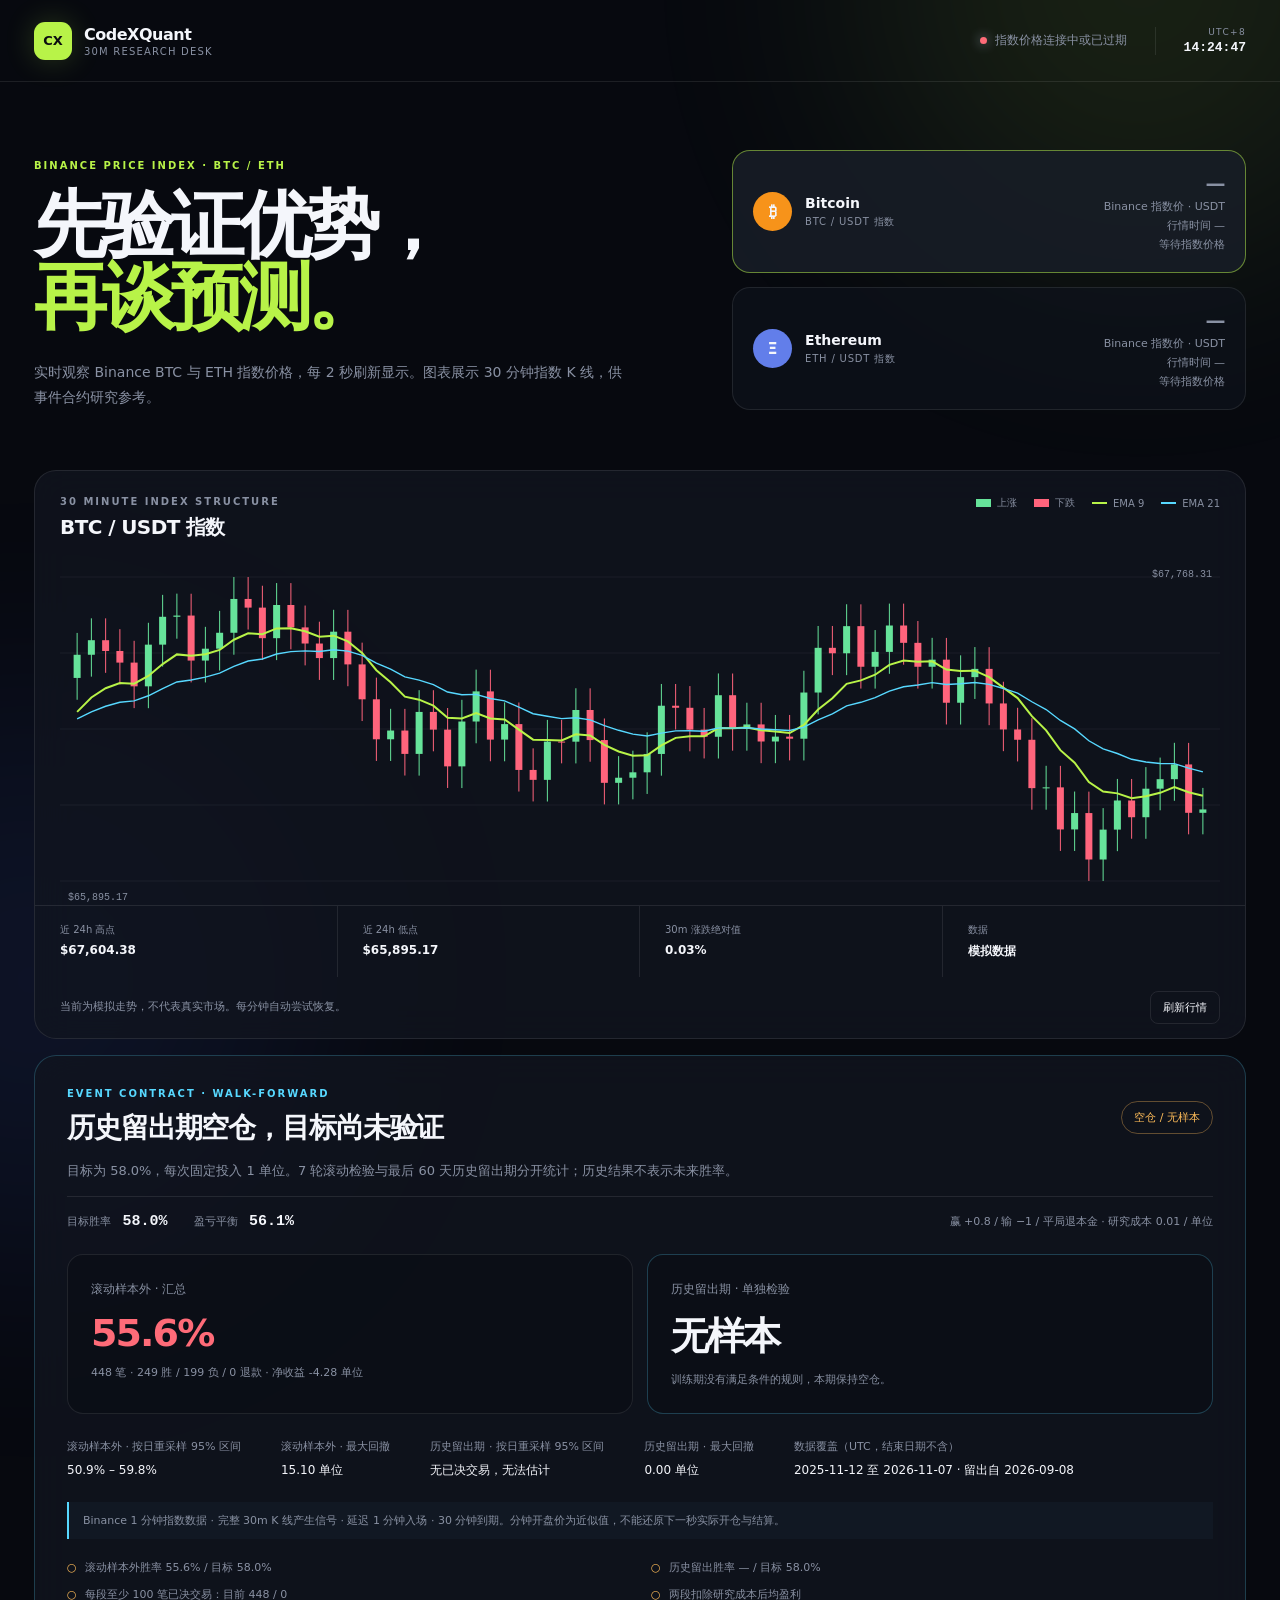
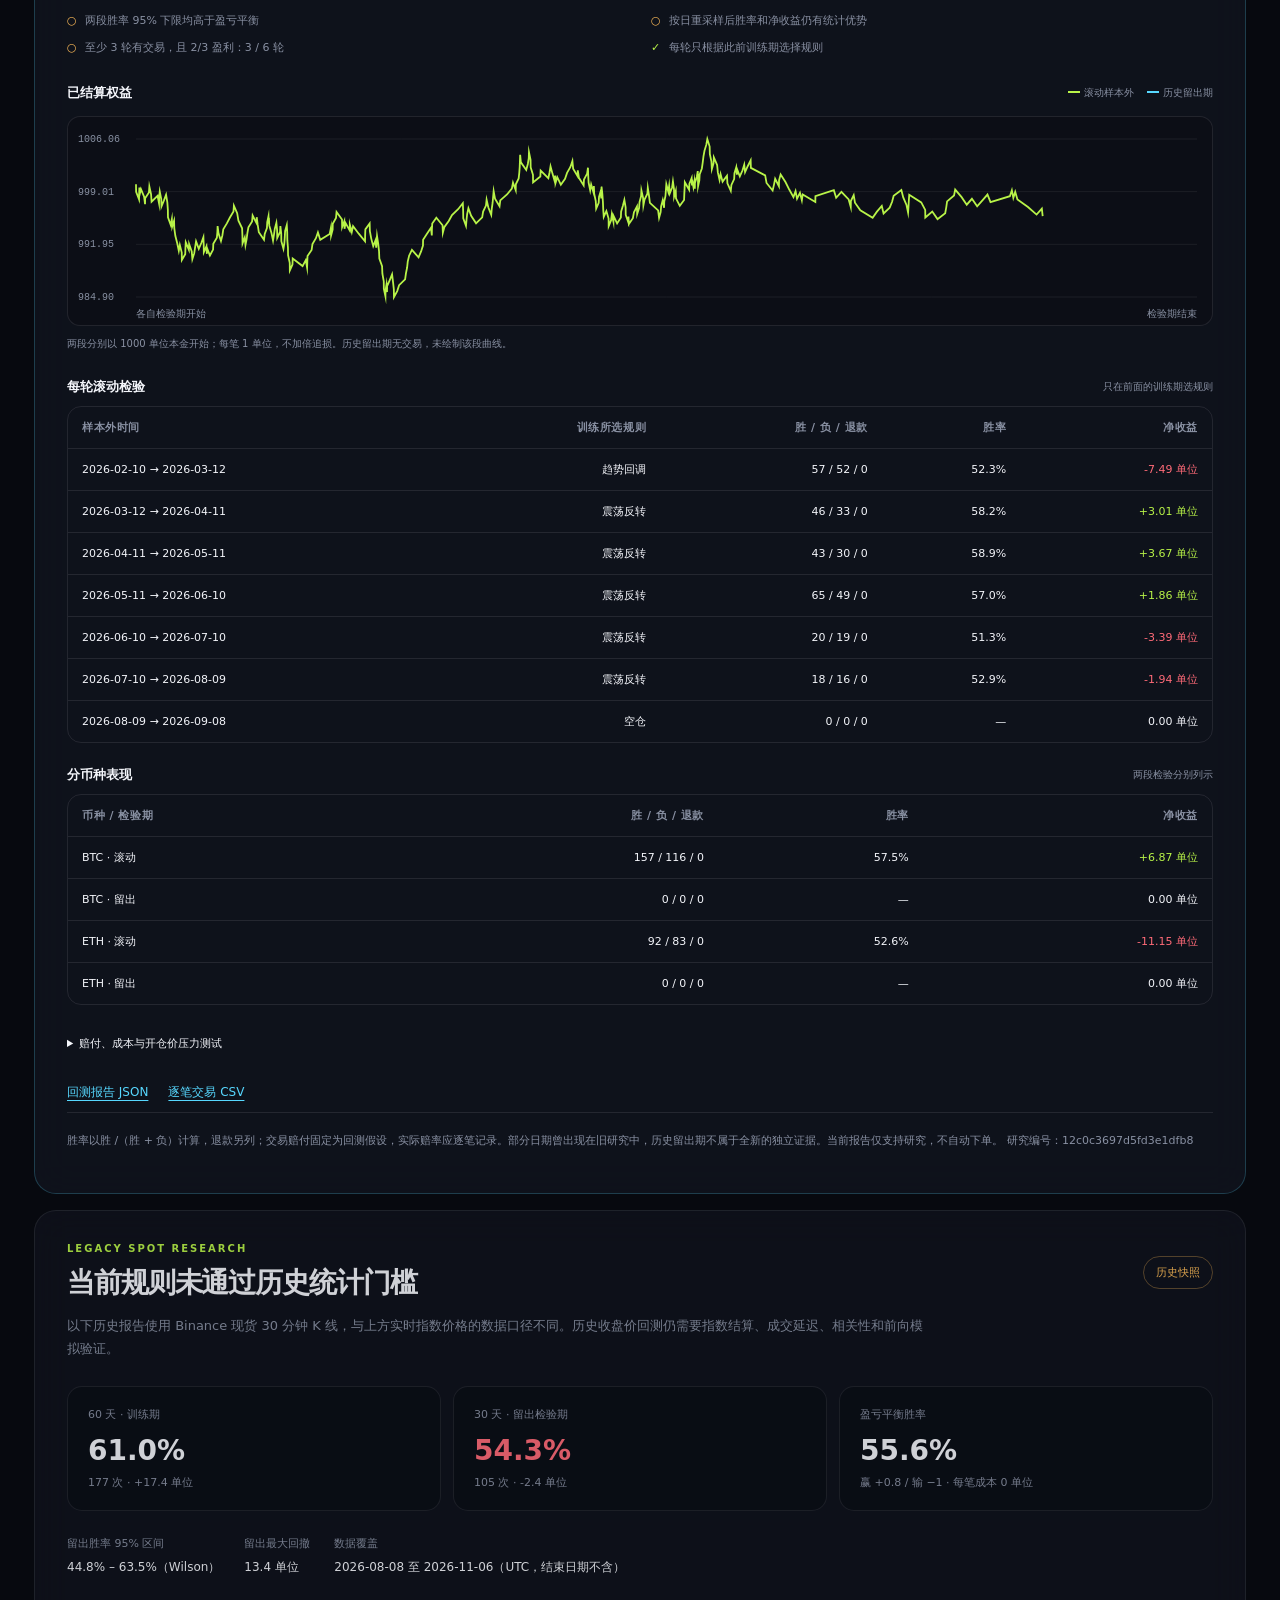
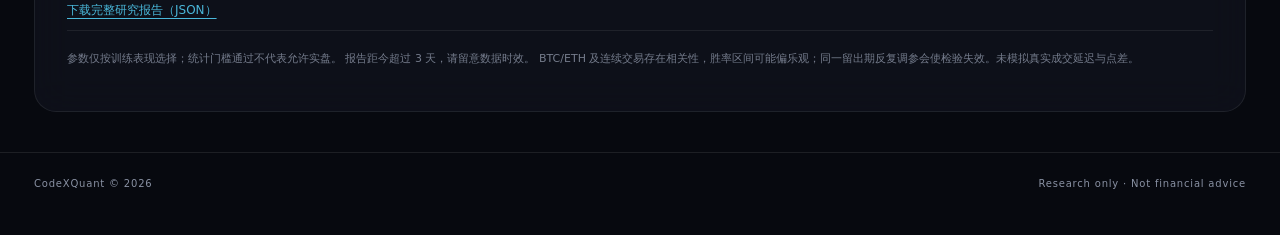
==== commit 39aeff23: "Add Binance index dashboard and event backtesting" ====
--- a/index.html
+++ b/index.html
@@ -4,9 +4,9 @@
     <meta charset="UTF-8" />
     <meta name="viewport" content="width=device-width, initial-scale=1.0" />
     <meta name="theme-color" content="#07090f" />
-    <meta name="description" content="CodeXQuant — BTC 与 ETH 30 分钟市场观察与真实数据研究" />
+    <meta name="description" content="CodeXQuant — Binance BTC 与 ETH 实时指数价格与 30 分钟研究" />
     <title>CodeXQuant · 30m Research Desk</title>
-    <link rel="preconnect" href="https://api.binance.com" />
+    <link rel="preconnect" href="https://fapi.binance.com" />
     <link rel="stylesheet" href="styles.css" />
   </head>
   <body>
@@ -18,25 +18,25 @@
         <span class="brand-mark">CX</span>
         <span><strong>CodeXQuant</strong><small>30m research desk</small></span>
       </a>
-      <div class="market-state"><span class="status-dot" id="statusDot"></span><span id="connectionText">正在连接行情</span></div>
+      <div class="market-state"><span class="status-dot" id="statusDot"></span><span id="connectionText">正在连接指数价格</span></div>
       <div class="clock"><span>UTC+8</span><strong id="clock">--:--:--</strong></div>
     </header>
 
     <main>
       <section class="hero">
         <div>
-          <p class="eyebrow">BINANCE SPOT · 30 MINUTES</p>
+          <p class="eyebrow">BINANCE PRICE INDEX · BTC / ETH</p>
           <h1>先验证优势，<br /><em>再谈预测。</em></h1>
-          <p class="hero-copy">实时观察 BTC 与 ETH。30 分钟事件合约策略只有通过独立历史检验，才会在这里显示为候选机会。</p>
+          <p class="hero-copy">实时观察 Binance BTC 与 ETH 指数价格，每 2 秒刷新显示。图表展示 30 分钟指数 K 线，供事件合约研究参考。</p>
         </div>
         <div class="price-grid" id="priceGrid">
-          <button class="price-card active" data-symbol="BTCUSDT">
-            <span class="asset"><i class="coin btc">₿</i><span><strong>Bitcoin</strong><small>BTC / USDT</small></span></span>
-            <span class="quote"><strong id="BTCUSDT-price">—</strong><small id="BTCUSDT-change">等待行情</small></span>
+          <button class="price-card active" data-symbol="BTCUSDT" aria-pressed="true">
+            <span class="asset"><i class="coin btc">₿</i><span><strong>Bitcoin</strong><small>BTC / USDT 指数</small></span></span>
+            <span class="quote"><strong id="BTCUSDT-price">—</strong><small id="BTCUSDT-source">Binance 指数价 · USDT</small><small id="BTCUSDT-time">行情时间 —</small><small id="BTCUSDT-freshness" role="status">等待指数价格</small></span>
           </button>
-          <button class="price-card" data-symbol="ETHUSDT">
-            <span class="asset"><i class="coin eth">Ξ</i><span><strong>Ethereum</strong><small>ETH / USDT</small></span></span>
-            <span class="quote"><strong id="ETHUSDT-price">—</strong><small id="ETHUSDT-change">等待行情</small></span>
+          <button class="price-card" data-symbol="ETHUSDT" aria-pressed="false">
+            <span class="asset"><i class="coin eth">Ξ</i><span><strong>Ethereum</strong><small>ETH / USDT 指数</small></span></span>
+            <span class="quote"><strong id="ETHUSDT-price">—</strong><small id="ETHUSDT-source">Binance 指数价 · USDT</small><small id="ETHUSDT-time">行情时间 —</small><small id="ETHUSDT-freshness" role="status">等待指数价格</small></span>
           </button>
         </div>
       </section>
@@ -44,25 +44,51 @@
       <section class="desk market-desk">
         <div class="panel chart-panel">
           <div class="panel-head">
-            <div><p class="label">30 MINUTE STRUCTURE</p><h2 id="chartTitle">BTC / USDT</h2></div>
-            <div class="legend"><span><i class="ema-fast"></i>EMA 9</span><span><i class="ema-slow"></i>EMA 21</span></div>
+            <div><p class="label">30 MINUTE INDEX STRUCTURE</p><h2 id="chartTitle">BTC / USDT 指数</h2></div>
+            <div class="legend"><span><i class="candle-up"></i>上涨</span><span><i class="candle-down"></i>下跌</span><span><i class="ema-fast"></i>EMA 9</span><span><i class="ema-slow"></i>EMA 21</span></div>
           </div>
-          <div class="chart-wrap"><canvas id="chart" aria-label="30 分钟价格走势图"></canvas><div class="chart-loading" id="chartLoading">载入 30m K 线…</div></div>
+          <div class="chart-wrap"><canvas id="chart" aria-label="30 分钟指数价格 K 线图，含 EMA 9 和 EMA 21"></canvas><div class="chart-loading" id="chartLoading">载入 30m 指数 K 线…</div></div>
           <div class="chart-stats">
-            <span>高点<strong id="periodHigh">—</strong></span><span>低点<strong id="periodLow">—</strong></span><span>30m 波动<strong id="volatility">—</strong></span><span>数据<strong id="dataMode">LIVE</strong></span>
+            <span>近 24h 高点<strong id="periodHigh">—</strong></span><span>近 24h 低点<strong id="periodLow">—</strong></span><span>30m 涨跌绝对值<strong id="volatility">—</strong></span><span>数据<strong id="dataMode">等待加载</strong></span>
           </div>
+          <div class="data-health"><p id="chartFreshness" aria-live="polite">正在获取行情快照…</p><button id="refreshMarket" type="button">刷新行情</button></div>
         </div>
 
       </section>
 
-      <section class="panel research-panel">
-        <div class="research-heading"><div><p class="label">INDEPENDENT TEST</p><h2>当前没有通过验证的事件合约策略</h2></div><span class="research-badge">观察中</span></div>
-        <p>我们用 Binance 官方 BTC/ETH 30 分钟数据测试了一组反向判断规则：前 60 天选规则，最近 30 天只做独立检验。前段表现不能直接当作未来胜率。</p>
+      <section class="panel research-panel event-research" aria-labelledby="eventTitle">
+        <div class="research-heading"><div><p class="label">EVENT CONTRACT · WALK-FORWARD</p><h2 id="eventTitle">正在读取事件合约回测</h2></div><span class="research-badge" id="eventBadge">目标 58%</span></div>
+        <p id="eventSummary">按时间滚动训练与检验，单独展示历史留出期。选择不交易也是研究结果。</p>
+        <div class="event-goal"><span>目标胜率 <strong id="eventTarget">58.0%</strong></span><span>盈亏平衡 <strong id="eventBreakEven">—</strong></span><span id="eventCost">等待赔付与成本假设</span></div>
+        <div class="event-results">
+          <article><span>滚动样本外 · 汇总</span><strong id="eventWalkRate">—</strong><p id="eventWalkDetail">等待有效回测</p></article>
+          <article><span>历史留出期 · 单独检验</span><strong id="eventHoldoutRate">—</strong><p id="eventHoldoutDetail">等待有效回测</p></article>
+        </div>
+        <dl class="research-details event-details"><div><dt>滚动样本外 · 按日重采样 95% 区间</dt><dd id="eventWalkConfidence">—</dd></div><div><dt>滚动样本外 · 最大回撤</dt><dd id="eventWalkDrawdown">—</dd></div><div><dt>历史留出期 · 按日重采样 95% 区间</dt><dd id="eventConfidence">—</dd></div><div><dt>历史留出期 · 最大回撤</dt><dd id="eventDrawdown">—</dd></div><div><dt>数据覆盖（UTC，结束日期不含）</dt><dd id="eventCoverage">—</dd></div></dl>
+        <p class="event-model" id="eventModel">使用指数历史数据；分钟级回测无法还原交易所下一秒的实际开仓价。</p>
+        <ul class="event-gates" id="eventGateList" aria-label="历史验证门槛"></ul>
+        <div class="event-equity-head"><h3>已结算权益</h3><span><i class="equity-walk"></i>滚动样本外 <i class="equity-holdout"></i>历史留出期</span></div>
+        <div class="event-equity-wrap"><canvas id="eventEquity" role="img" aria-label="滚动样本外与历史留出期的已结算权益曲线"></canvas></div>
+        <p class="event-caption" id="eventEquityNote">两段分别从同一本金开始；固定金额投入。</p>
+        <div class="event-table-heading"><h3>每轮滚动检验</h3><span>只在前面的训练期选规则</span></div>
+        <div class="table-wrap event-table-wrap"><table class="event-table"><thead><tr><th>样本外时间</th><th>训练所选规则</th><th>胜 / 负 / 退款</th><th>胜率</th><th>净收益</th></tr></thead><tbody id="eventFoldRows"></tbody></table></div>
+        <div class="event-table-heading"><h3>分币种表现</h3><span>两段检验分别列示</span></div>
+        <div class="table-wrap event-table-wrap"><table class="event-table"><thead><tr><th>币种 / 检验期</th><th>胜 / 负 / 退款</th><th>胜率</th><th>净收益</th></tr></thead><tbody id="eventSymbolRows"></tbody></table></div>
+        <details class="event-stress"><summary>赔付、成本与开仓价压力测试</summary><p>固定原先选出的规则；风控可能因亏损变化而放弃后续交易。</p><div class="table-wrap event-table-wrap"><table class="event-table"><thead><tr><th>情景</th><th>净赔付 / 成本</th><th>滚动净收益</th><th>留出净收益</th></tr></thead><tbody id="eventScenarioRows"></tbody></table></div></details>
+        <div class="event-downloads" id="eventDownloads" hidden><a class="report-download" href="research/event-results.json" download>回测报告 JSON</a><a class="report-download" href="research/event-trades.csv" download>逐笔交易 CSV</a></div>
+        <p class="research-note" id="eventNote">等待本地研究脚本生成有效报告。</p>
+      </section>
+
+      <section class="panel research-panel legacy-research">
+        <div class="research-heading"><div><p class="label">LEGACY SPOT RESEARCH</p><h2 id="researchTitle">正在加载研究报告</h2></div><span class="research-badge" id="researchBadge">待验证</span></div>
+        <p id="researchSummary">以下历史报告使用 Binance 现货 30 分钟 K 线，与上方实时指数价格的数据口径不同。历史收盘价回测仍需要指数结算、成交延迟、相关性和前向模拟验证。</p>
         <div class="research-stats">
-          <div><span>前 60 天 · 训练</span><strong id="trainRate">—</strong><small id="trainDetail">等待研究结果</small></div>
-          <div><span>后 30 天 · 独立检验</span><strong id="testRate">—</strong><small id="testDetail">等待研究结果</small></div>
-          <div><span>盈亏平衡胜率</span><strong id="breakEvenRate">55.6%</strong><small>赢 +0.80 / 输 −1.00</small></div>
+          <div><span id="trainLabel">训练期</span><strong id="trainRate">—</strong><small id="trainDetail">等待研究结果</small></div>
+          <div><span id="testLabel">留出检验期</span><strong id="testRate">—</strong><small id="testDetail">等待研究结果</small></div>
+          <div><span>盈亏平衡胜率</span><strong id="breakEvenRate">—</strong><small id="costDetail">等待成本假设</small></div>
         </div>
+        <dl class="research-details"><div><dt>留出胜率 95% 区间</dt><dd id="confidenceInterval">—</dd></div><div><dt>留出最大回撤</dt><dd id="testDrawdown">—</dd></div><div><dt>数据覆盖</dt><dd id="reportCoverage">—</dd></div></dl>
+        <a class="report-download" href="research/results.json" download>下载完整研究报告（JSON）</a>
         <p class="research-note" id="researchNote">没有可靠优势时，今天的机会数就是 0。研究结果不能代替真实成交测试。</p>
       </section>
     </main>
--- a/styles.css
+++ b/styles.css
@@ -12,7 +12,7 @@
 main { max-width:1320px; margin:auto; padding:70px 34px 40px; }
 .hero { display:grid; grid-template-columns:1.1fr .9fr; align-items:end; gap:70px; margin-bottom:60px; }.eyebrow,.label { color:var(--lime); font-size:10px; font-weight:800; letter-spacing:.2em; margin:0 0 18px; }.hero h1 { font-size:clamp(42px,5.7vw,78px); line-height:.99; letter-spacing:-.065em; margin:0; max-width:760px; }.hero h1 em { color:var(--lime); font-style:normal; }.hero-copy { color:var(--muted); max-width:600px; line-height:1.8; font-size:14px; margin:26px 0 0; }
 .price-grid { display:grid; gap:12px; }.price-card { width:100%; border:1px solid var(--line); background:rgba(16,20,29,.62); color:inherit; border-radius:18px; padding:20px; display:flex; justify-content:space-between; align-items:center; cursor:pointer; transition:.2s ease; text-align:left; }.price-card:hover,.price-card.active { border-color:rgba(184,243,72,.5); background:rgba(24,30,39,.86); transform:translateY(-2px); }.asset { display:flex; gap:13px; align-items:center; }.coin { width:39px; height:39px; border-radius:50%; display:grid; place-items:center; font-style:normal; font-weight:800; }.coin.btc { background:#f7931a; }.coin.eth { background:#627eea; }.asset strong,.asset small,.quote strong,.quote small { display:block; }.asset strong { font-size:14px; }.asset small { color:var(--muted); font-size:10px; margin-top:4px; letter-spacing:.08em; }.quote { text-align:right; }.quote strong { font-size:20px; letter-spacing:-.03em; }.quote small { color:var(--muted); font-size:11px; margin-top:4px; }.quote small.up { color:var(--lime); }.quote small.down { color:var(--red); }
-.desk { display:grid; grid-template-columns:minmax(0,2fr) minmax(300px,.72fr); gap:16px; }.panel { background:var(--panel); border:1px solid var(--line); border-radius:22px; backdrop-filter:blur(18px); }.chart-panel { padding:25px 25px 0; overflow:hidden; }.panel-head { display:flex; align-items:start; justify-content:space-between; }.panel-head .label { margin-bottom:7px; color:var(--muted); }.panel-head h2 { margin:0; font-size:20px; letter-spacing:-.03em; }.legend { display:flex; gap:17px; color:var(--muted); font-size:10px; }.legend span { display:flex; align-items:center; gap:6px; }.legend i { width:15px; height:2px; }.ema-fast { background:var(--lime); }.ema-slow { background:var(--cyan); }
+.desk { display:grid; grid-template-columns:minmax(0,2fr) minmax(300px,.72fr); gap:16px; }.panel { background:var(--panel); border:1px solid var(--line); border-radius:22px; backdrop-filter:blur(18px); }.chart-panel { padding:25px 25px 0; overflow:hidden; }.panel-head { display:flex; align-items:start; justify-content:space-between; }.panel-head .label { margin-bottom:7px; color:var(--muted); }.panel-head h2 { margin:0; font-size:20px; letter-spacing:-.03em; }.legend { display:flex; gap:17px; color:var(--muted); font-size:10px; }.legend span { display:flex; align-items:center; gap:6px; }.legend i { width:15px; height:2px; }.ema-fast { background:var(--lime); }.ema-slow { background:var(--cyan); }.candle-up { background:#66e39a; height:8px !important; }.candle-down { background:#ff647c; height:8px !important; }
 .market-desk { display:block; }.market-desk .chart-panel { width:100%; }
 .chart-wrap { height:340px; position:relative; margin-top:24px; }.chart-wrap canvas { width:100%; height:100%; }.chart-loading { position:absolute; inset:0; display:grid; place-items:center; color:var(--muted); font-size:12px; background:linear-gradient(90deg,transparent,rgba(255,255,255,.03),transparent); }.chart-stats { border-top:1px solid var(--line); display:grid; grid-template-columns:repeat(4,1fr); margin:0 -25px; }.chart-stats span { padding:17px 25px; color:var(--muted); font-size:10px; border-right:1px solid var(--line); }.chart-stats span:last-child { border:0; }.chart-stats strong { display:block; color:var(--text); margin-top:6px; font-size:12px; }
 .signal-panel { padding:25px; display:flex; flex-direction:column; }.timeframe { border:1px solid var(--line); color:var(--muted); border-radius:8px; padding:6px 9px; font:10px ui-monospace,monospace; }.signal-orbit { width:174px; height:174px; margin:34px auto 25px; border-radius:50%; display:grid; place-items:center; text-align:center; background:radial-gradient(circle,rgba(184,243,72,.12),transparent 65%); border:1px solid rgba(184,243,72,.28); box-shadow:0 0 0 13px rgba(184,243,72,.025),0 0 0 25px rgba(184,243,72,.015); }.signal-orbit small,.signal-orbit span { display:block; color:var(--muted); font-size:9px; letter-spacing:.1em; }.signal-orbit strong { display:block; font-size:29px; margin:5px 0; }.signal-orbit.sell { border-color:rgba(255,107,120,.4); background:radial-gradient(circle,rgba(255,107,120,.12),transparent 65%); }.signal-orbit.neutral { border-color:var(--line); background:radial-gradient(circle,rgba(255,255,255,.05),transparent 65%); }
@@ -25,3 +25,60 @@
 footer { max-width:1320px; margin:auto; padding:25px 34px 45px; border-top:1px solid var(--line); display:flex; justify-content:space-between; color:var(--muted); font-size:10px; letter-spacing:.08em; }
 @media (max-width:900px) { .hero,.desk,.method { grid-template-columns:1fr; }.hero { gap:42px; }.desk { gap:12px; }.metrics { grid-template-columns:1fr 1fr; }.strategy-grid { grid-template-columns:1fr; }.research-stats { grid-template-columns:1fr; }.method { gap:35px; padding-top:70px; } }
 @media (max-width:560px) { .topbar { padding:0 18px; }.market-state { padding:0; }.market-state span:last-child,.clock { display:none; } main { padding:45px 18px 30px; }.hero { margin-bottom:38px; }.hero h1 { font-size:42px; }.chart-panel { padding:20px 15px 0; }.chart-wrap { height:265px; }.chart-stats { margin:0 -15px; grid-template-columns:1fr 1fr; }.chart-stats span { padding:13px 15px; }.legend { display:none; }.research-panel { padding:22px 18px; }.research-heading { align-items:flex-start; flex-direction:column; }.research-panel h2 { font-size:24px; } footer { margin:0 18px; padding:22px 0 35px; flex-direction:column; gap:8px; } }
+
+.data-health { display:flex; gap:16px; align-items:center; justify-content:space-between; padding:14px 0; }
+.data-health p { margin:0; color:var(--muted); font-size:11px; line-height:1.7; }
+.data-health button { flex-shrink:0; border:1px solid var(--line); border-radius:8px; padding:8px 12px; background:transparent; color:var(--text); cursor:pointer; font-size:11px; }
+.data-health button:disabled { opacity:.5; cursor:wait; }
+.research-details { display:flex; flex-wrap:wrap; gap:24px; margin:0 0 22px; }
+.research-details dt { font-size:11px; color:var(--muted); }
+.research-details dd { margin:7px 0 0; font-size:12px; line-height:1.6; }
+.report-download { color:var(--cyan); font-size:12px; text-underline-offset:4px; }
+.quote strong { font-variant-numeric:tabular-nums; }
+.quote strong.stale-quote { color:var(--muted); }
+.price-card { gap:16px; }
+.quote small { overflow-wrap:anywhere; }
+@media (max-width:420px) { .price-card { padding:15px 12px; gap:8px; } .asset { gap:8px; } .coin { width:30px; height:30px; } .quote strong { font-size:17px; } .quote small { font-size:9px; } }
+button:focus-visible,a:focus-visible { outline:2px solid var(--cyan); outline-offset:4px; }
+@media (max-width:560px) { .data-health { align-items:flex-start; } .research-details { flex-direction:column; gap:16px; } }
+
+.event-research { border-color:rgba(87,216,255,.22); }
+.event-research .label { color:var(--cyan); }
+.event-research [hidden] { display:none; }
+.event-goal { display:flex; flex-wrap:wrap; gap:12px 26px; padding:16px 0; margin-top:12px; border-top:1px solid var(--line); color:var(--muted); font-size:11px; align-items:center; }
+.event-goal strong { color:var(--text); font:600 15px ui-monospace,monospace; margin-left:8px; }
+.event-goal span:last-child { margin-left:auto; }
+.event-results { display:grid; grid-template-columns:1fr 1fr; gap:14px; margin:8px 0 25px; }
+.event-results article { border:1px solid var(--line); border-radius:16px; background:rgba(7,9,15,.36); padding:23px; }
+.event-results article:last-child { border-color:rgba(87,216,255,.25); }
+.event-results article>span { color:var(--muted); font-size:12px; }
+.event-results article>strong { display:block; font-size:38px; letter-spacing:-.05em; margin:13px 0 8px; font-variant-numeric:tabular-nums; }
+.event-results article>strong.positive,.event-table .positive { color:var(--lime); }
+.event-results article>strong.negative,.event-table .negative { color:var(--red); }
+.event-results article>p { margin:0; color:var(--muted); font-size:11px; line-height:1.8; }
+.event-details { gap:18px 40px; }
+.event-research .event-model { border-left:2px solid var(--cyan); padding:9px 14px; background:rgba(87,216,255,.035); font-size:11px; max-width:none; }
+.event-gates { display:grid; grid-template-columns:repeat(2,minmax(0,1fr)); list-style:none; padding:0; gap:8px 22px; margin:20px 0 26px; }
+.event-gates li { color:var(--muted); font-size:11px; line-height:1.7; padding-left:18px; position:relative; }
+.event-gates li::before { position:absolute; left:0; content:"○"; color:var(--amber); }
+.event-gates li.passed::before { content:"✓"; color:var(--lime); }
+.event-equity-head,.event-table-heading { display:flex; align-items:center; justify-content:space-between; gap:14px; }
+.event-equity-head h3,.event-table-heading h3 { margin:0; font-size:13px; font-weight:600; }
+.event-equity-head span,.event-table-heading span { color:var(--muted); font-size:10px; }
+.event-equity-head i { display:inline-block; width:12px; height:2px; vertical-align:middle; margin:0 4px 2px 10px; }
+.equity-walk { background:var(--lime); }.equity-holdout { background:var(--cyan); }
+.event-equity-wrap { height:210px; margin-top:14px; border:1px solid var(--line); border-radius:13px; background:rgba(7,9,15,.3); }
+.event-equity-wrap canvas { display:block; width:100%; height:100%; }
+.event-research .event-caption { margin:9px 0 26px; font-size:10px; }
+.event-table-heading { margin:23px 0 10px; }
+.event-table-wrap { margin-top:0; }
+.event-table { min-width:580px; }
+.event-table th,.event-table td { font-size:11px; padding:13px 14px; }
+.event-table td:nth-child(2) { white-space:normal; }
+.event-stress { margin-top:22px; color:var(--muted); font-size:11px; }
+.event-stress summary { color:var(--text); cursor:pointer; padding:9px 0; }
+.event-stress>p { font-size:10px; line-height:1.7; }
+.event-downloads { display:flex; flex-wrap:wrap; gap:20px; margin-top:24px; }
+.legacy-research { opacity:.85; }
+@media (max-width:700px) { .event-goal span:last-child { margin-left:0; width:100%; }.event-gates { grid-template-columns:1fr; }.event-details { flex-direction:column; gap:15px; } }
+@media (max-width:560px) { .event-results { grid-template-columns:1fr; gap:10px; }.event-results article { padding:18px; }.event-equity-head,.event-table-heading { align-items:flex-start; flex-direction:column; gap:7px; }.event-equity-head i:first-child { margin-left:0; }.event-equity-wrap { height:180px; } }
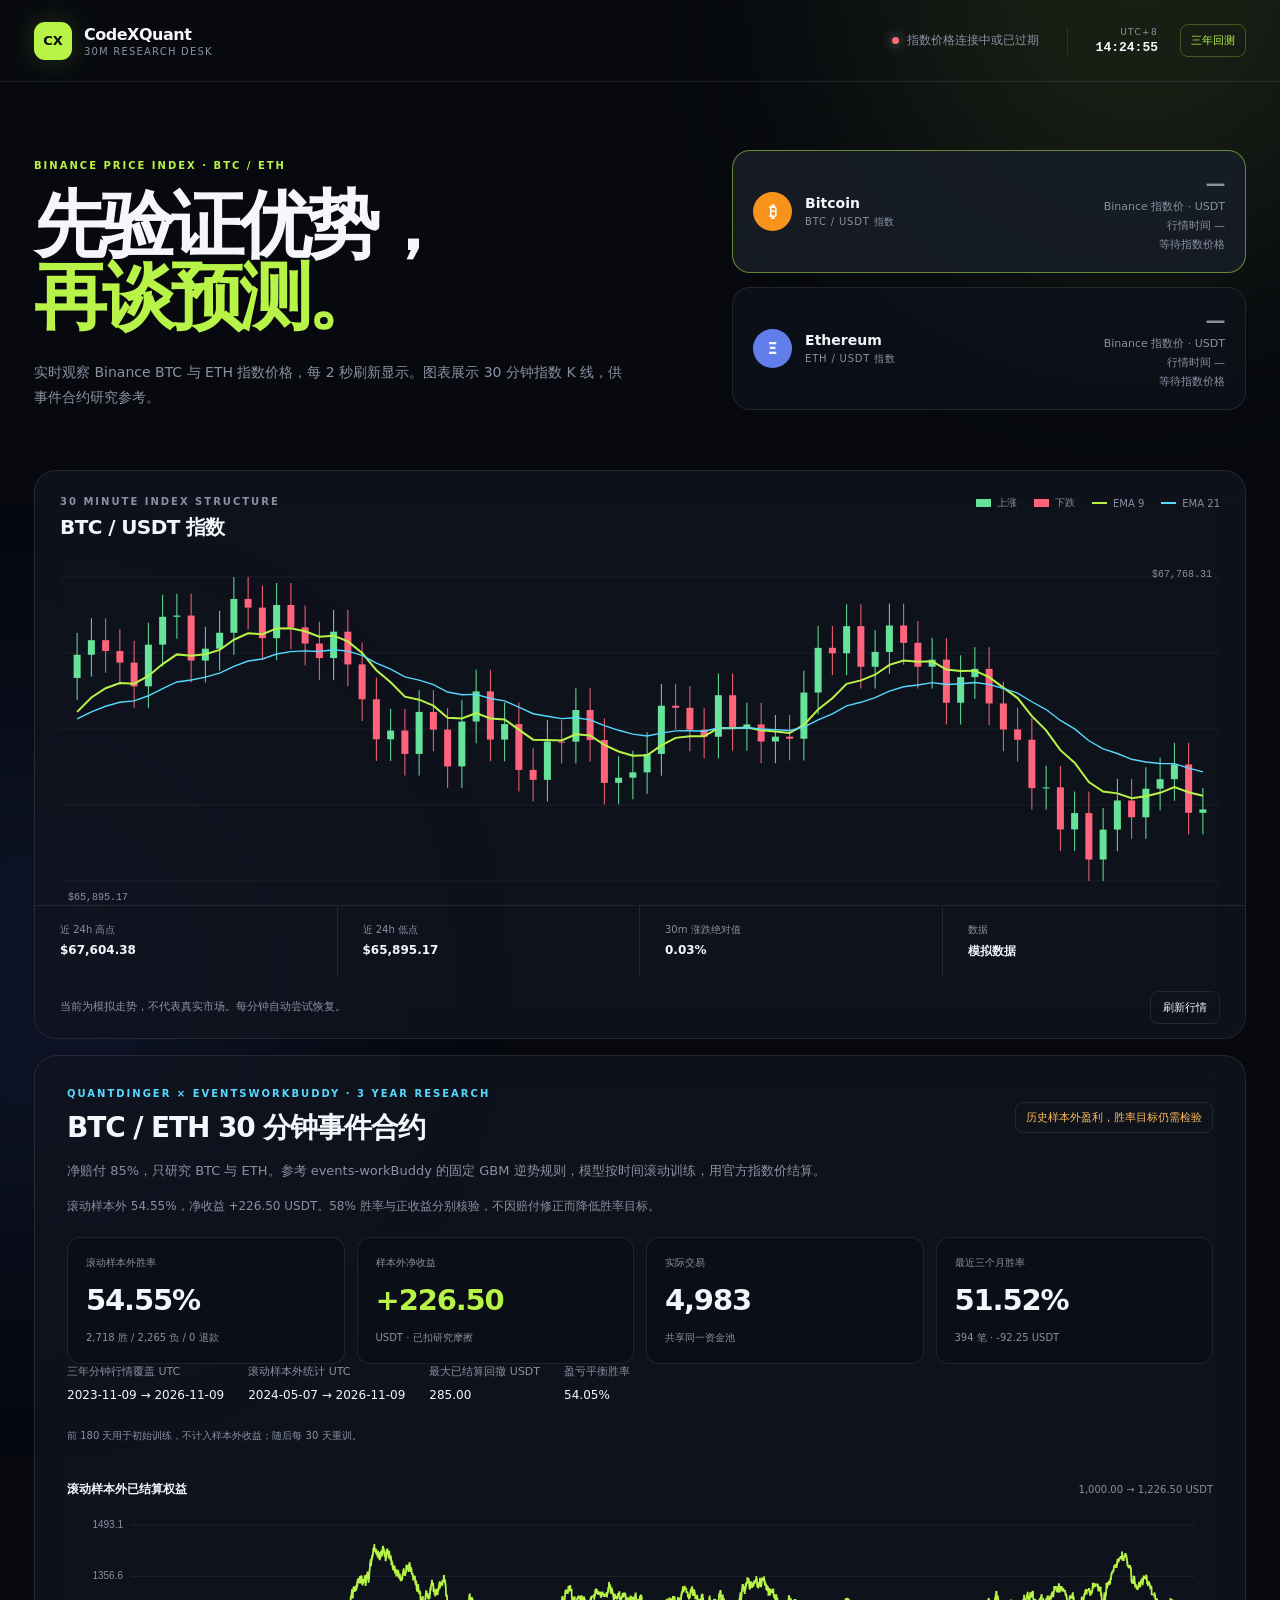
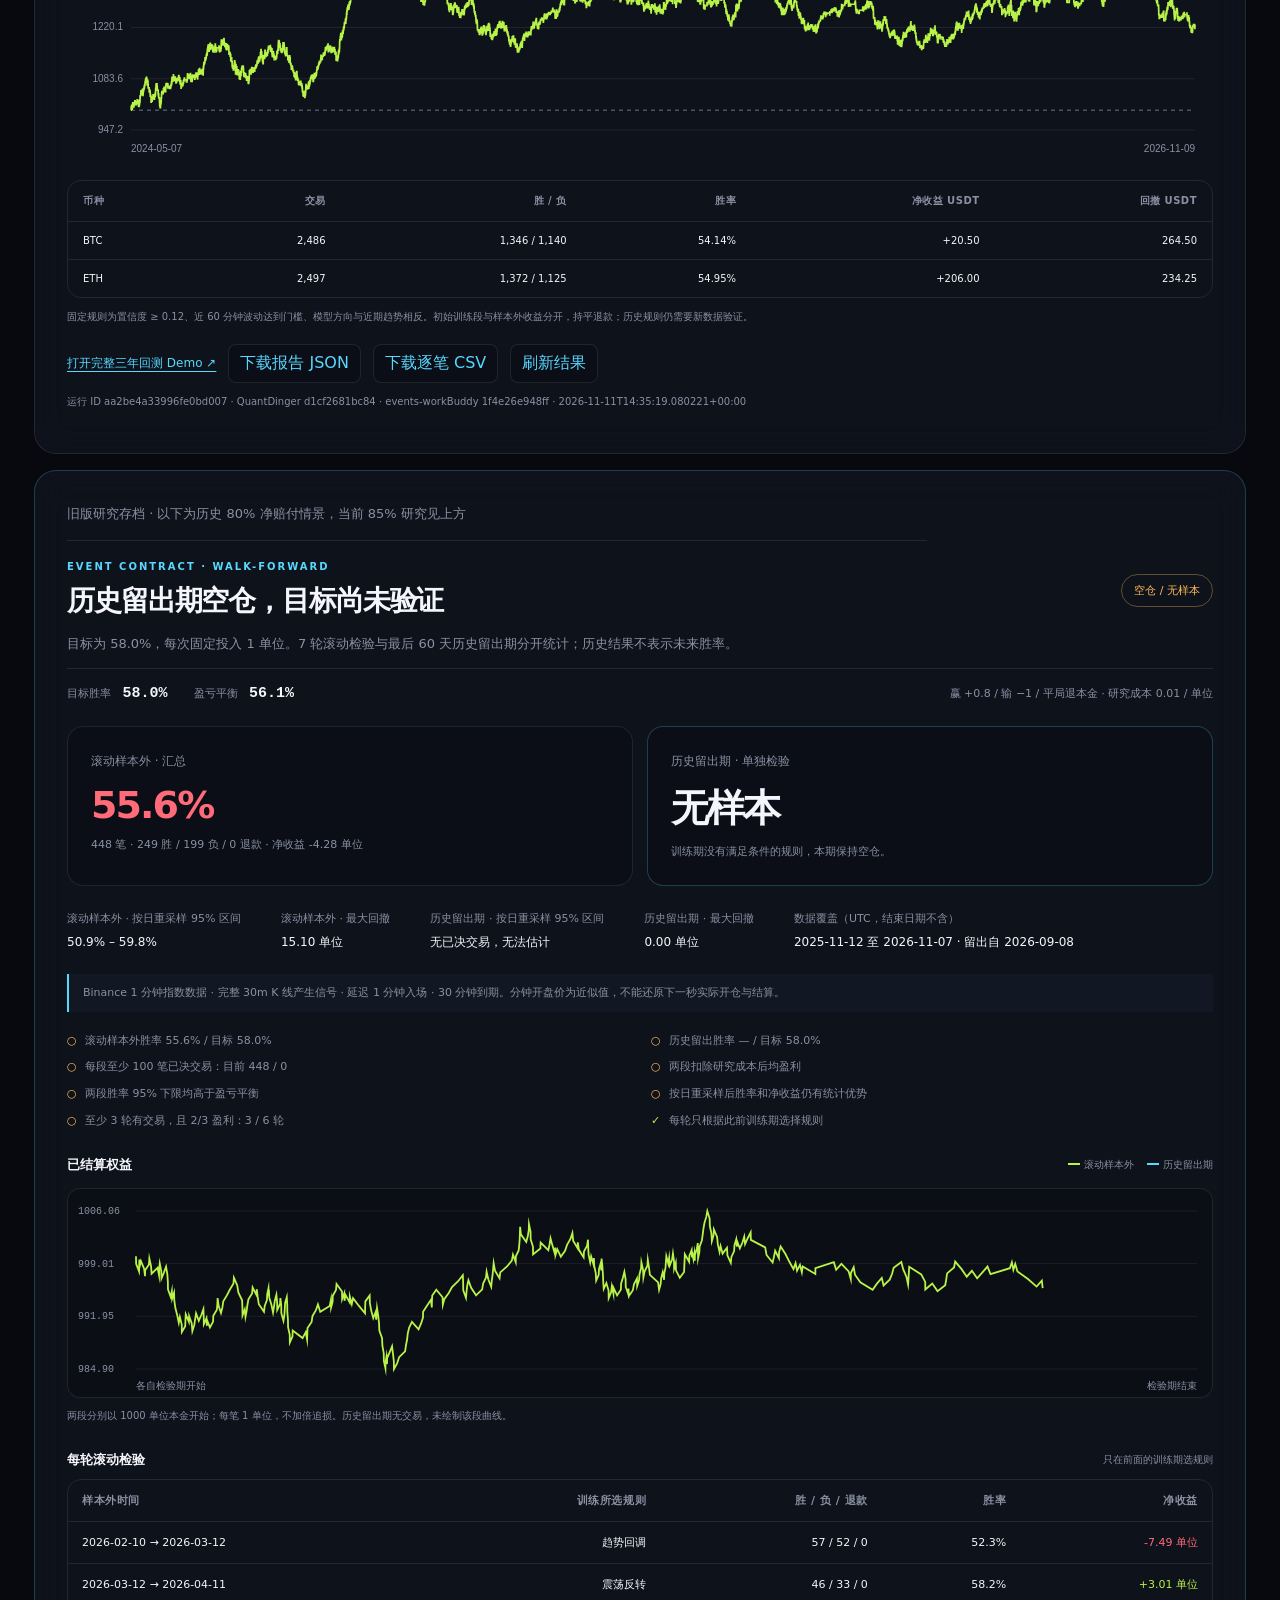
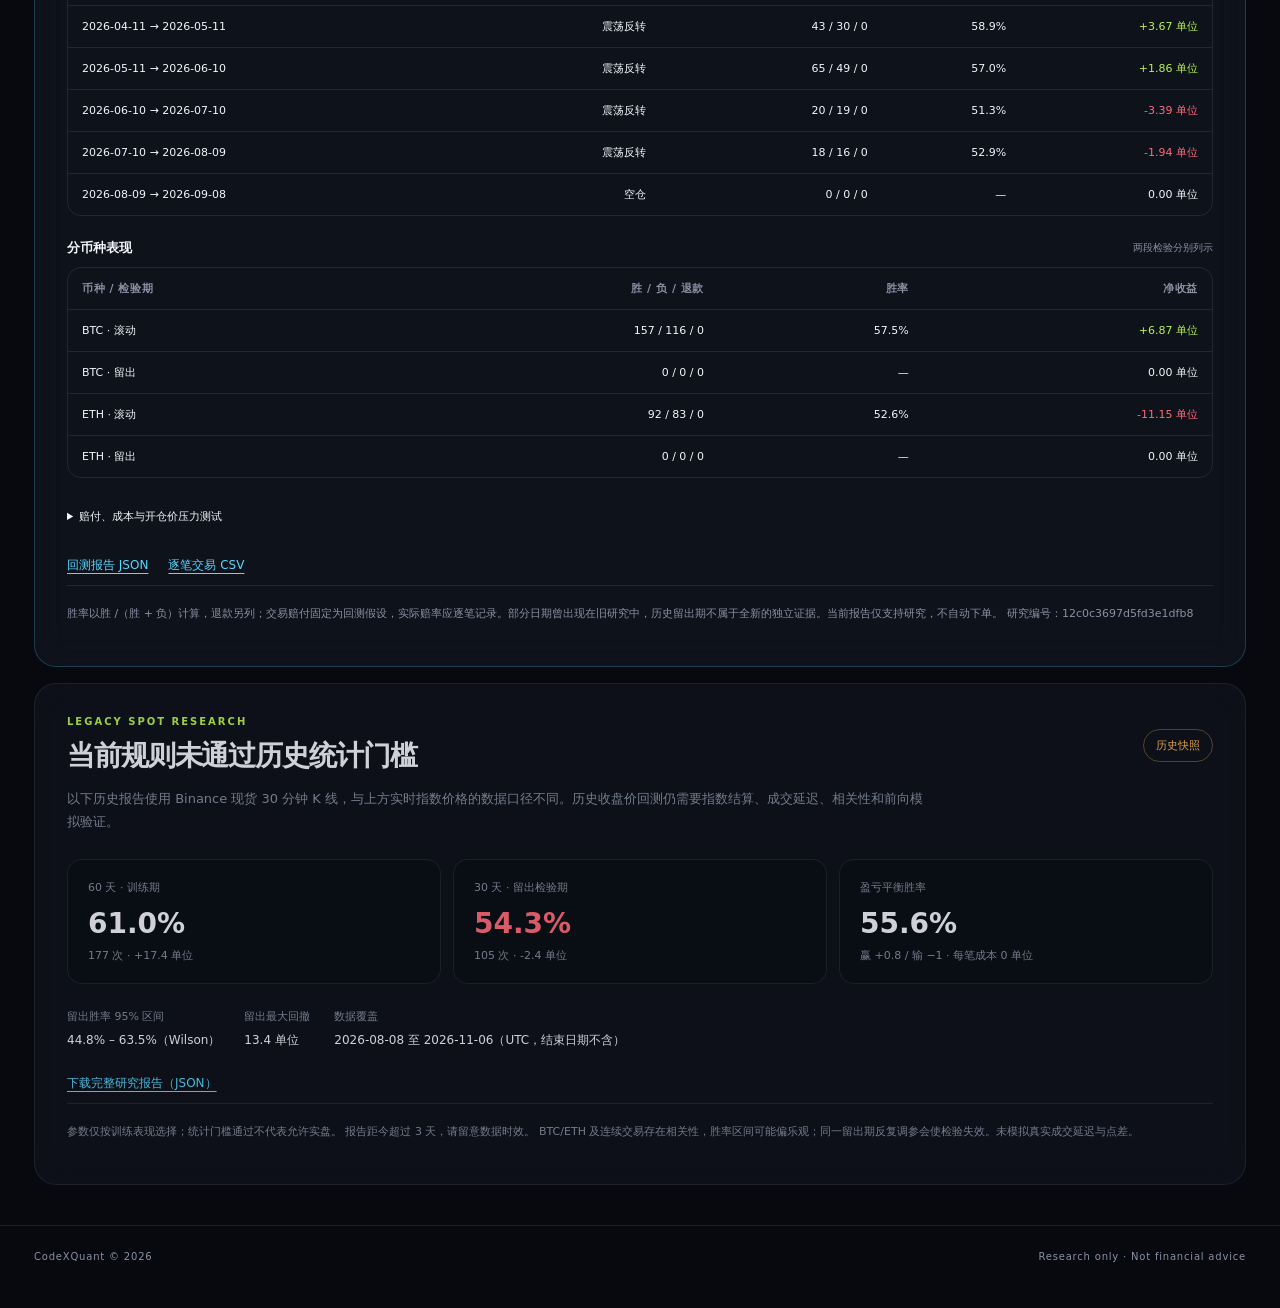
==== commit 392112df: "Add three-year BTC ETH event research from WorkBuddy" ====
--- a/index.html
+++ b/index.html
@@ -20,6 +20,7 @@
       </a>
       <div class="market-state"><span class="status-dot" id="statusDot"></span><span id="connectionText">正在连接指数价格</span></div>
       <div class="clock"><span>UTC+8</span><strong id="clock">--:--:--</strong></div>
+      <a class="wb-nav" href="#workbuddyResearch">三年回测</a>
     </header>
 
     <main>
@@ -56,7 +57,32 @@
 
       </section>
 
+      <section class="panel research-panel workbuddy-research" id="workbuddyResearch" data-wb-theme="dark" data-wb-report="research/workbuddy-results.json" aria-labelledby="wbTitle">
+        <div class="research-heading"><div><p class="label">QUANTDINGER × EVENTSWORKBUDDY · 3 YEAR RESEARCH</p><h2 id="wbTitle">BTC / ETH 30 分钟事件合约</h2></div><span class="wb-badge wb-pending" id="wbStatus">正在读取三年回测</span></div>
+        <p class="wb-intro">净赔付 85%，只研究 BTC 与 ETH。参考 events-workBuddy 的固定 GBM 逆势规则，模型按时间滚动训练，用官方指数价结算。</p>
+        <p id="wbLoading" class="wb-note">正在读取三年行情回测报告…</p>
+        <p id="wbError" class="wb-error" role="alert" hidden></p>
+        <div id="wbContent" hidden>
+          <p id="wbOutcome" class="wb-outcome"></p>
+          <div class="wb-metrics">
+            <article><span>滚动样本外胜率</span><strong id="wbWinRate">—</strong><small id="wbWinDetail">—</small></article>
+            <article><span>样本外净收益</span><strong id="wbNet">—</strong><small>USDT · 已扣研究摩擦</small></article>
+            <article><span>实际交易</span><strong id="wbTrades">—</strong><small>共享同一资金池</small></article>
+            <article><span>最近三个月胜率</span><strong id="wbRecentRate">—</strong><small id="wbRecentDetail">—</small></article>
+          </div>
+          <dl class="research-details wb-details"><div><dt>三年分钟行情覆盖 UTC</dt><dd id="wbCoverage">—</dd></div><div><dt>滚动样本外统计 UTC</dt><dd id="wbOosCoverage">—</dd></div><div><dt>最大已结算回撤 USDT</dt><dd id="wbDrawdown">—</dd></div><div><dt>盈亏平衡胜率</dt><dd id="wbBreakEven">—</dd></div></dl>
+          <p id="wbWarmup" class="wb-note">前 240 天用于初始训练，不计入样本外收益。</p>
+          <div class="wb-chart-heading"><h3>滚动样本外已结算权益</h3><span id="wbEquityRange">—</span></div>
+          <div class="wb-chart"><canvas id="wbEquity" role="img" aria-label="BTC ETH 三年行情滚动样本外已结算权益曲线"></canvas></div>
+          <div class="table-wrap wb-table"><table><thead><tr><th>币种</th><th>交易</th><th>胜 / 负</th><th>胜率</th><th>净收益 USDT</th><th>回撤 USDT</th></tr></thead><tbody id="wbSymbolRows"></tbody></table></div>
+          <p class="wb-note">固定规则为置信度 ≥ 0.12、近 60 分钟波动达到门槛、模型方向与近期趋势相反。初始训练段与样本外收益分开，持平退款；历史规则仍需要新数据验证。</p>
+          <div class="wb-actions"><a class="report-download" href="demo/quantdinger.html">打开完整三年回测 Demo ↗</a><button class="wb-download" id="wbDownloadJson" disabled>下载报告 JSON</button><button class="wb-download" id="wbDownloadCsv" disabled>下载逐笔 CSV</button><button class="wb-download" id="wbRefresh">刷新结果</button></div>
+          <p class="wb-note wb-provenance" id="wbProvenance"></p>
+        </div>
+      </section>
+
       <section class="panel research-panel event-research" aria-labelledby="eventTitle">
+        <p class="wb-archive">旧版研究存档 · 以下为历史 80% 净赔付情景，当前 85% 研究见上方</p>
         <div class="research-heading"><div><p class="label">EVENT CONTRACT · WALK-FORWARD</p><h2 id="eventTitle">正在读取事件合约回测</h2></div><span class="research-badge" id="eventBadge">目标 58%</span></div>
         <p id="eventSummary">按时间滚动训练与检验，单独展示历史留出期。选择不交易也是研究结果。</p>
         <div class="event-goal"><span>目标胜率 <strong id="eventTarget">58.0%</strong></span><span>盈亏平衡 <strong id="eventBreakEven">—</strong></span><span id="eventCost">等待赔付与成本假设</span></div>
@@ -96,5 +122,6 @@
     <footer><span>CodeXQuant © 2026</span><span>Research only · Not financial advice</span></footer>
     <script src="app.js"></script>
     <script src="research.js"></script>
+    <script src="workbuddy.js"></script>
   </body>
 </html>
--- a/styles.css
+++ b/styles.css
@@ -1,4 +1,19 @@
 :root { color-scheme: dark; --bg:#07090f; --panel:rgba(17,21,31,.78); --line:rgba(255,255,255,.09); --text:#f4f6fb; --muted:#8991a3; --lime:#b8f348; --cyan:#57d8ff; --red:#ff6b78; --amber:#ffbd59; }
+.wb-nav { color:var(--lime); font-size:11px; text-decoration:none; border:1px solid rgba(184,243,72,.28); padding:8px 10px; border-radius:8px; margin-left:22px; white-space:nowrap; }
+.workbuddy-research { scroll-margin-top:20px; border-color:rgba(87,216,255,.26); }
+.workbuddy-research .label { color:var(--cyan); }
+.wb-badge { font-size:11px; border:1px solid var(--line); padding:7px 10px; border-radius:8px; text-align:right; }
+.wb-positive { color:var(--lime) !important; }.wb-negative,.wb-error { color:var(--red) !important; }.wb-pending { color:var(--amber); }
+.wb-intro,.wb-outcome { color:var(--muted); font-size:12px; line-height:1.8; }.wb-outcome { margin-bottom:20px; }
+.wb-metrics { display:grid; grid-template-columns:repeat(4,minmax(0,1fr)); gap:12px; margin-top:20px; }
+.wb-metrics article { padding:18px; background:rgba(7,9,15,.36); border:1px solid var(--line); border-radius:13px; min-width:0; }
+.wb-metrics span,.wb-metrics small { display:block; font-size:10px; color:var(--muted); }.wb-metrics strong { display:block; font-size:29px; line-height:1.6; letter-spacing:-.04em; margin:7px 0; font-variant-numeric:tabular-nums; }
+.wb-details { margin-top:21px; }.wb-note { color:var(--muted); font-size:10px; line-height:1.8; }.wb-provenance { overflow-wrap:anywhere; }
+.wb-chart-heading { display:flex; gap:20px; justify-content:space-between; align-items:center; margin-top:24px; }.wb-chart-heading h3 { font-size:12px; }.wb-chart-heading span { font-size:10px; color:var(--muted); }
+.wb-chart { height:250px; }.wb-chart canvas { display:block; width:100%; height:100%; }.wb-table table { min-width:620px; }
+.wb-actions { display:flex; gap:12px; align-items:center; flex-wrap:wrap; margin-top:18px; }.wb-download { font:10px inherit; padding:8px 11px; border:1px solid var(--line); border-radius:8px; color:var(--cyan); background:rgba(7,9,15,.35); cursor:pointer; }.wb-download:disabled { opacity:.4; cursor:default; }.wb-archive { font-size:10px; color:var(--muted); border-bottom:1px solid var(--line); padding-bottom:14px; margin:0 0 20px; }
+@media(max-width:850px) { .wb-metrics { grid-template-columns:repeat(2,minmax(0,1fr)); }.wb-nav { margin-left:12px; } }
+@media(max-width:550px) { .wb-metrics { gap:8px; }.wb-metrics article { padding:14px; }.wb-metrics strong { font-size:25px; }.wb-nav { display:none; }.wb-badge { max-width:150px; }.wb-chart-heading { align-items:start; flex-direction:column; gap:0; }.wb-chart { height:220px; } }
 * { box-sizing:border-box; }
 html { scroll-behavior:smooth; }
 body { margin:0; min-width:320px; background:var(--bg); color:var(--text); font-family:Inter,ui-sans-serif,system-ui,-apple-system,"Segoe UI",sans-serif; overflow-x:hidden; }
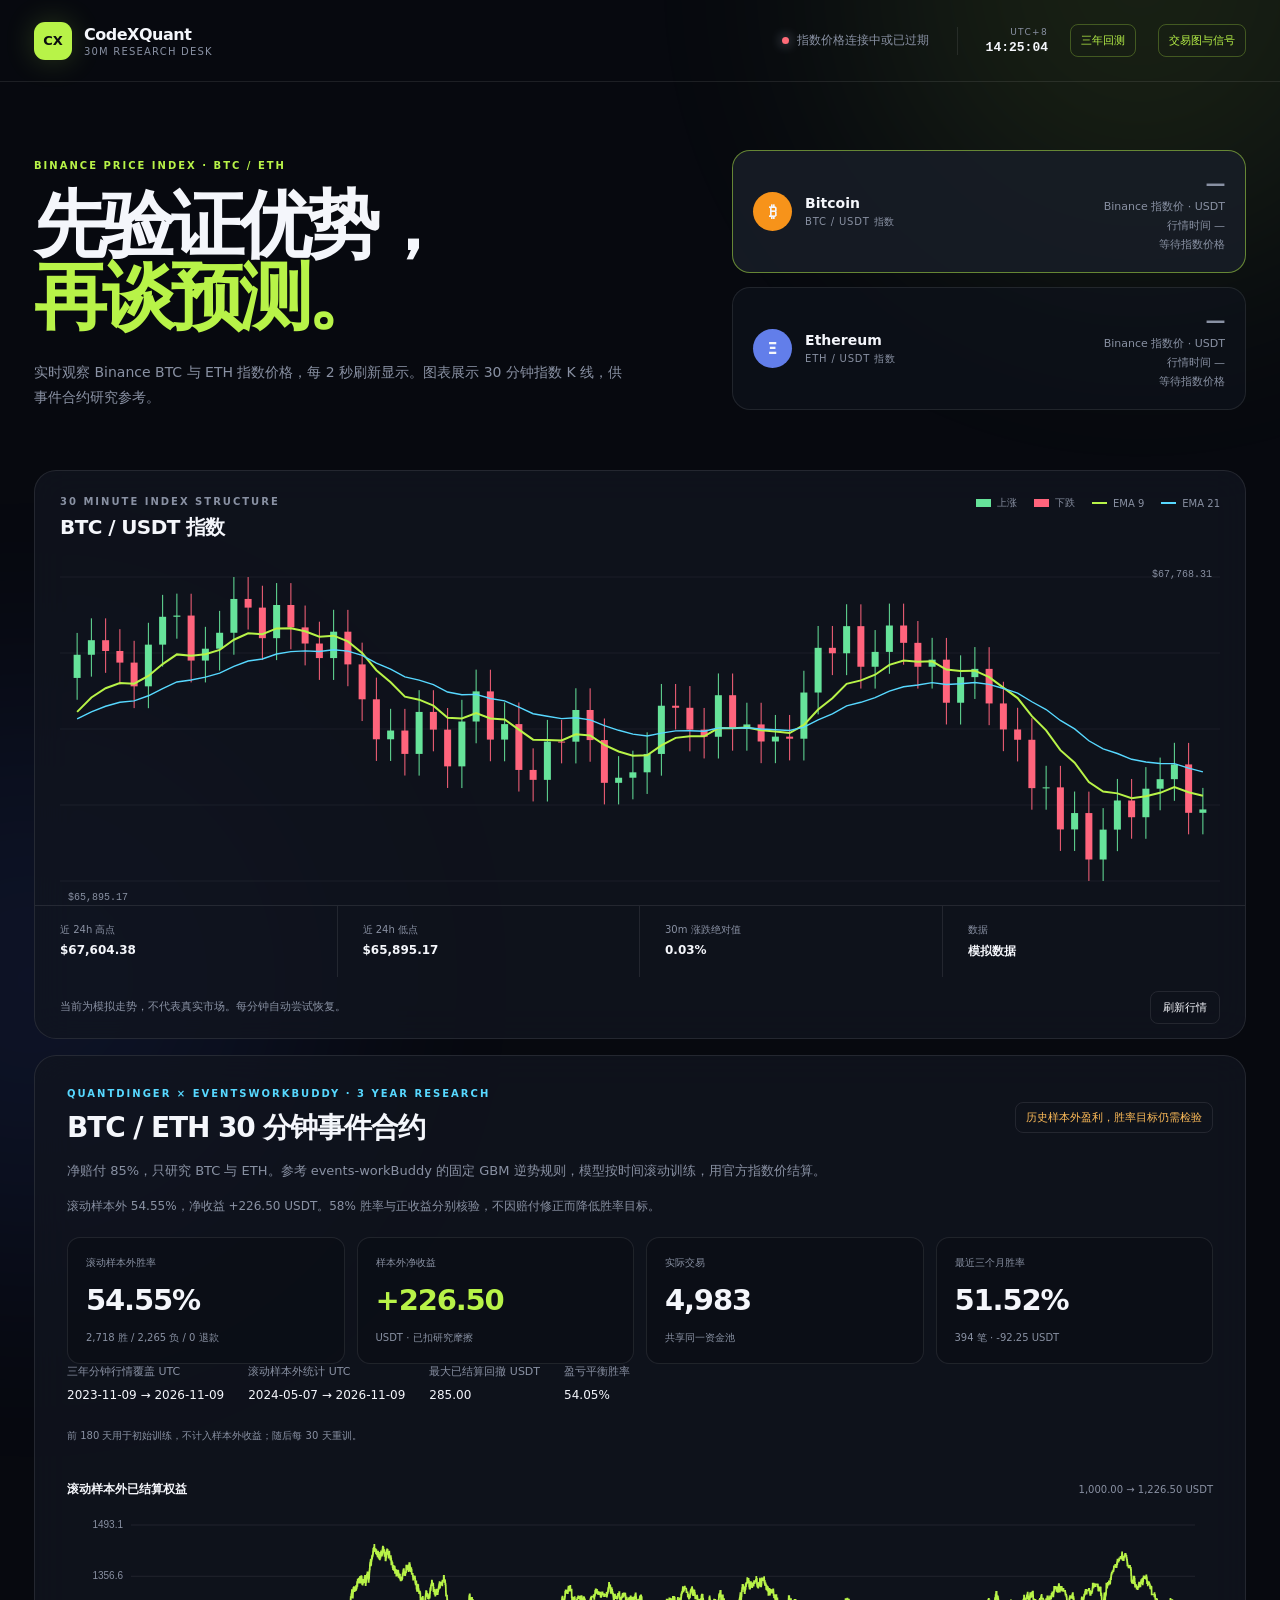
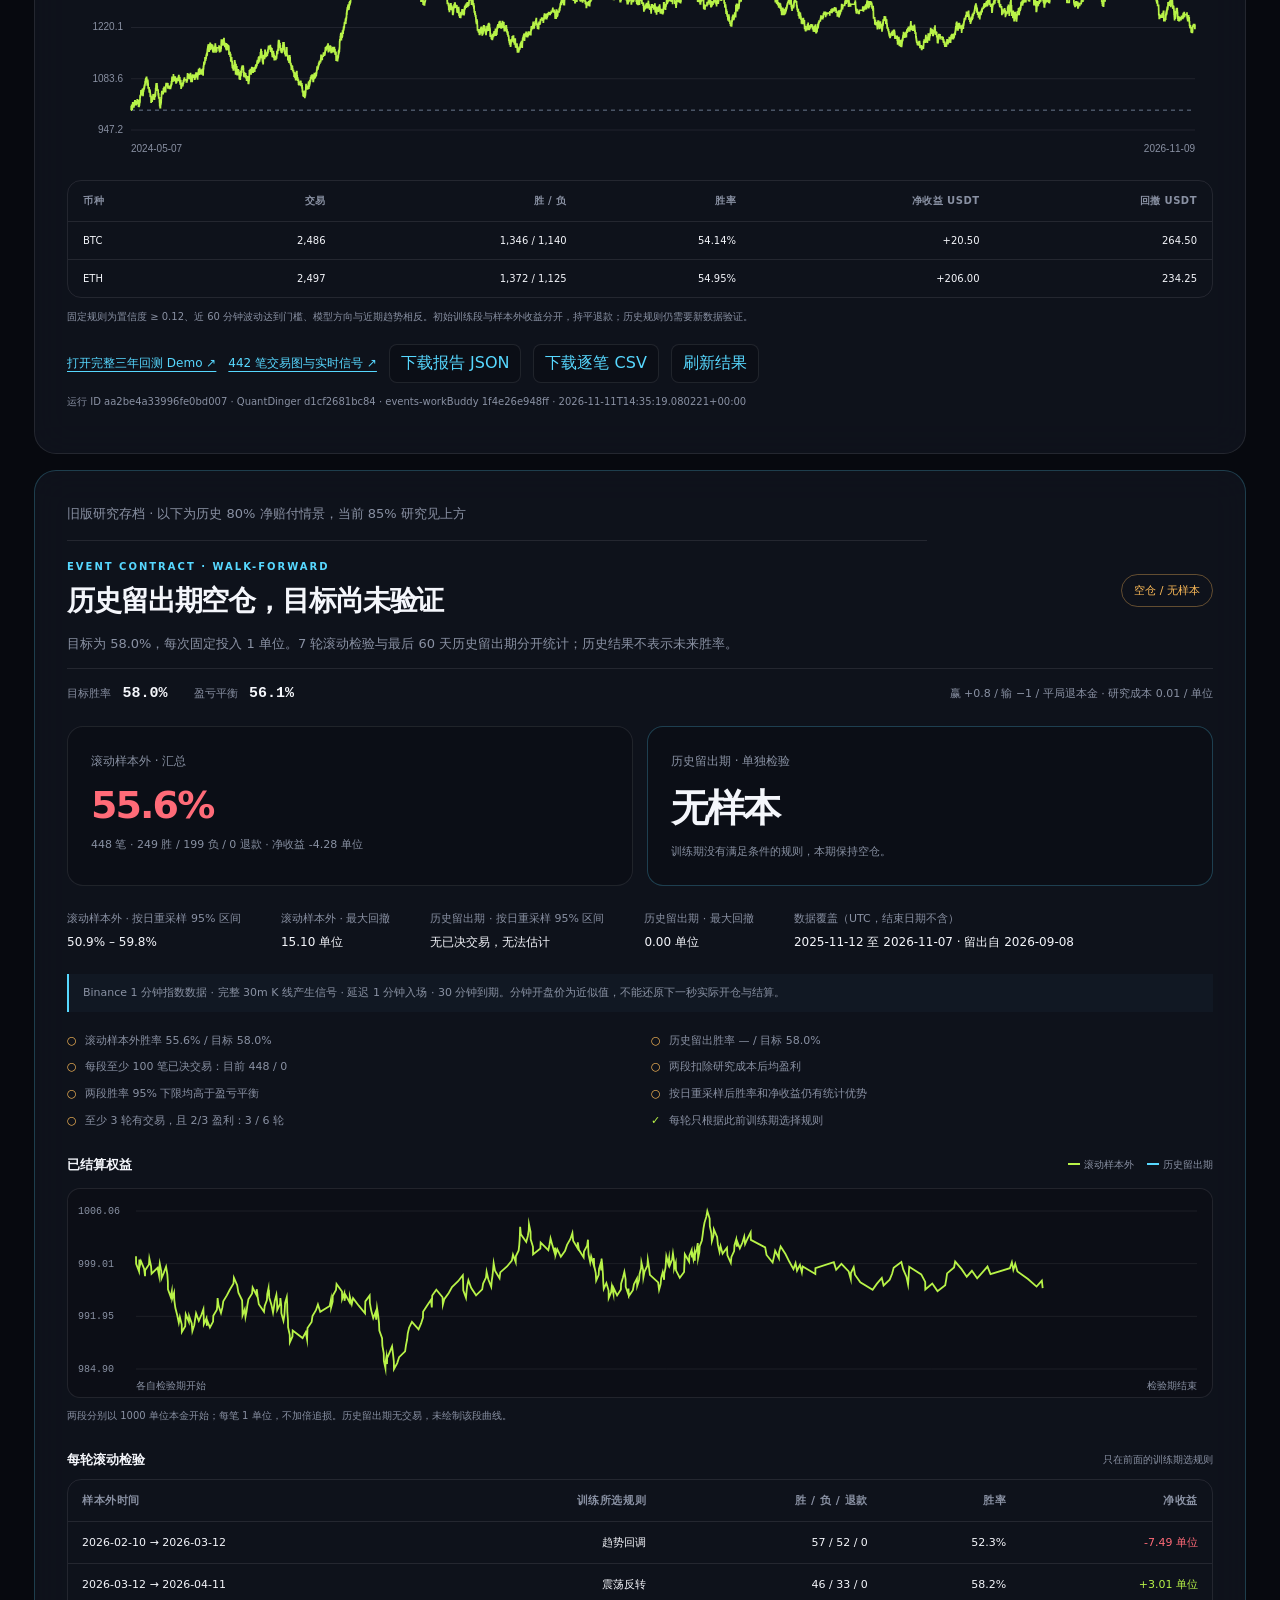
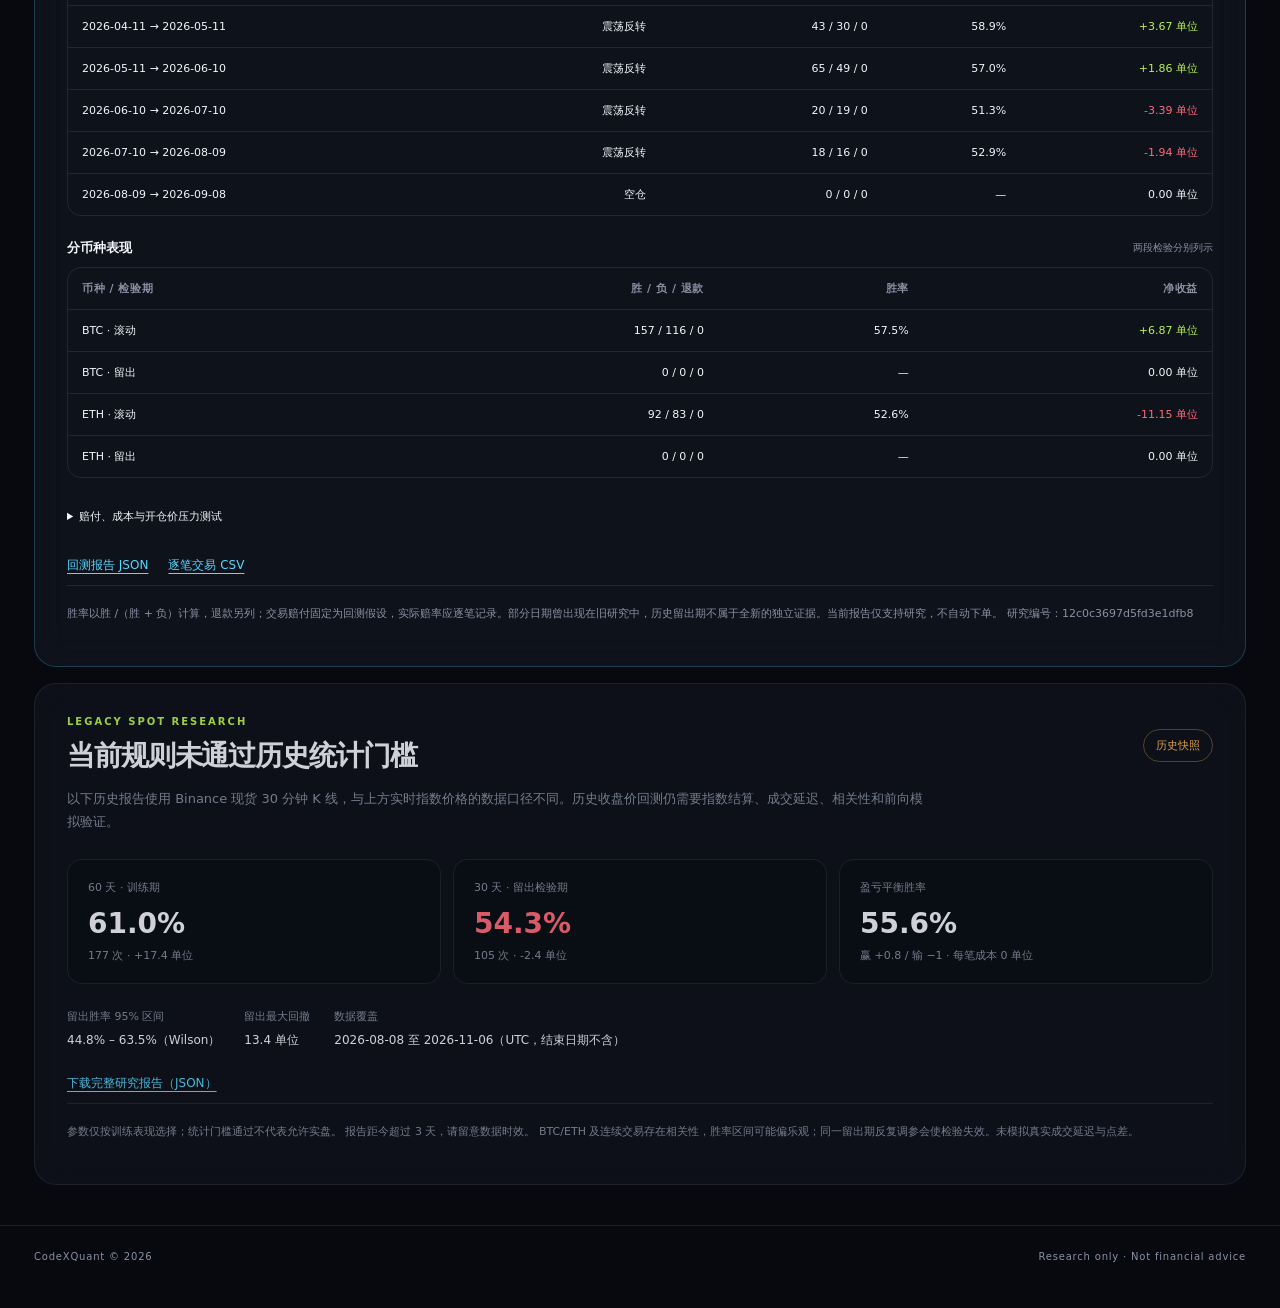
==== commit 6d0592c3: "Deploy BTC ETH research alerts and interactive trade chart" ====
--- a/index.html
+++ b/index.html
@@ -21,6 +21,7 @@
       <div class="market-state"><span class="status-dot" id="statusDot"></span><span id="connectionText">正在连接指数价格</span></div>
       <div class="clock"><span>UTC+8</span><strong id="clock">--:--:--</strong></div>
       <a class="wb-nav" href="#workbuddyResearch">三年回测</a>
+      <a class="wb-nav" href="demo/trades.html">交易图与信号</a>
     </header>
 
     <main>
@@ -76,7 +77,7 @@
           <div class="wb-chart"><canvas id="wbEquity" role="img" aria-label="BTC ETH 三年行情滚动样本外已结算权益曲线"></canvas></div>
           <div class="table-wrap wb-table"><table><thead><tr><th>币种</th><th>交易</th><th>胜 / 负</th><th>胜率</th><th>净收益 USDT</th><th>回撤 USDT</th></tr></thead><tbody id="wbSymbolRows"></tbody></table></div>
           <p class="wb-note">固定规则为置信度 ≥ 0.12、近 60 分钟波动达到门槛、模型方向与近期趋势相反。初始训练段与样本外收益分开，持平退款；历史规则仍需要新数据验证。</p>
-          <div class="wb-actions"><a class="report-download" href="demo/quantdinger.html">打开完整三年回测 Demo ↗</a><button class="wb-download" id="wbDownloadJson" disabled>下载报告 JSON</button><button class="wb-download" id="wbDownloadCsv" disabled>下载逐笔 CSV</button><button class="wb-download" id="wbRefresh">刷新结果</button></div>
+          <div class="wb-actions"><a class="report-download" href="demo/quantdinger.html">打开完整三年回测 Demo ↗</a><a class="report-download" href="demo/trades.html">442 笔交易图与实时信号 ↗</a><button class="wb-download" id="wbDownloadJson" disabled>下载报告 JSON</button><button class="wb-download" id="wbDownloadCsv" disabled>下载逐笔 CSV</button><button class="wb-download" id="wbRefresh">刷新结果</button></div>
           <p class="wb-note wb-provenance" id="wbProvenance"></p>
         </div>
       </section>
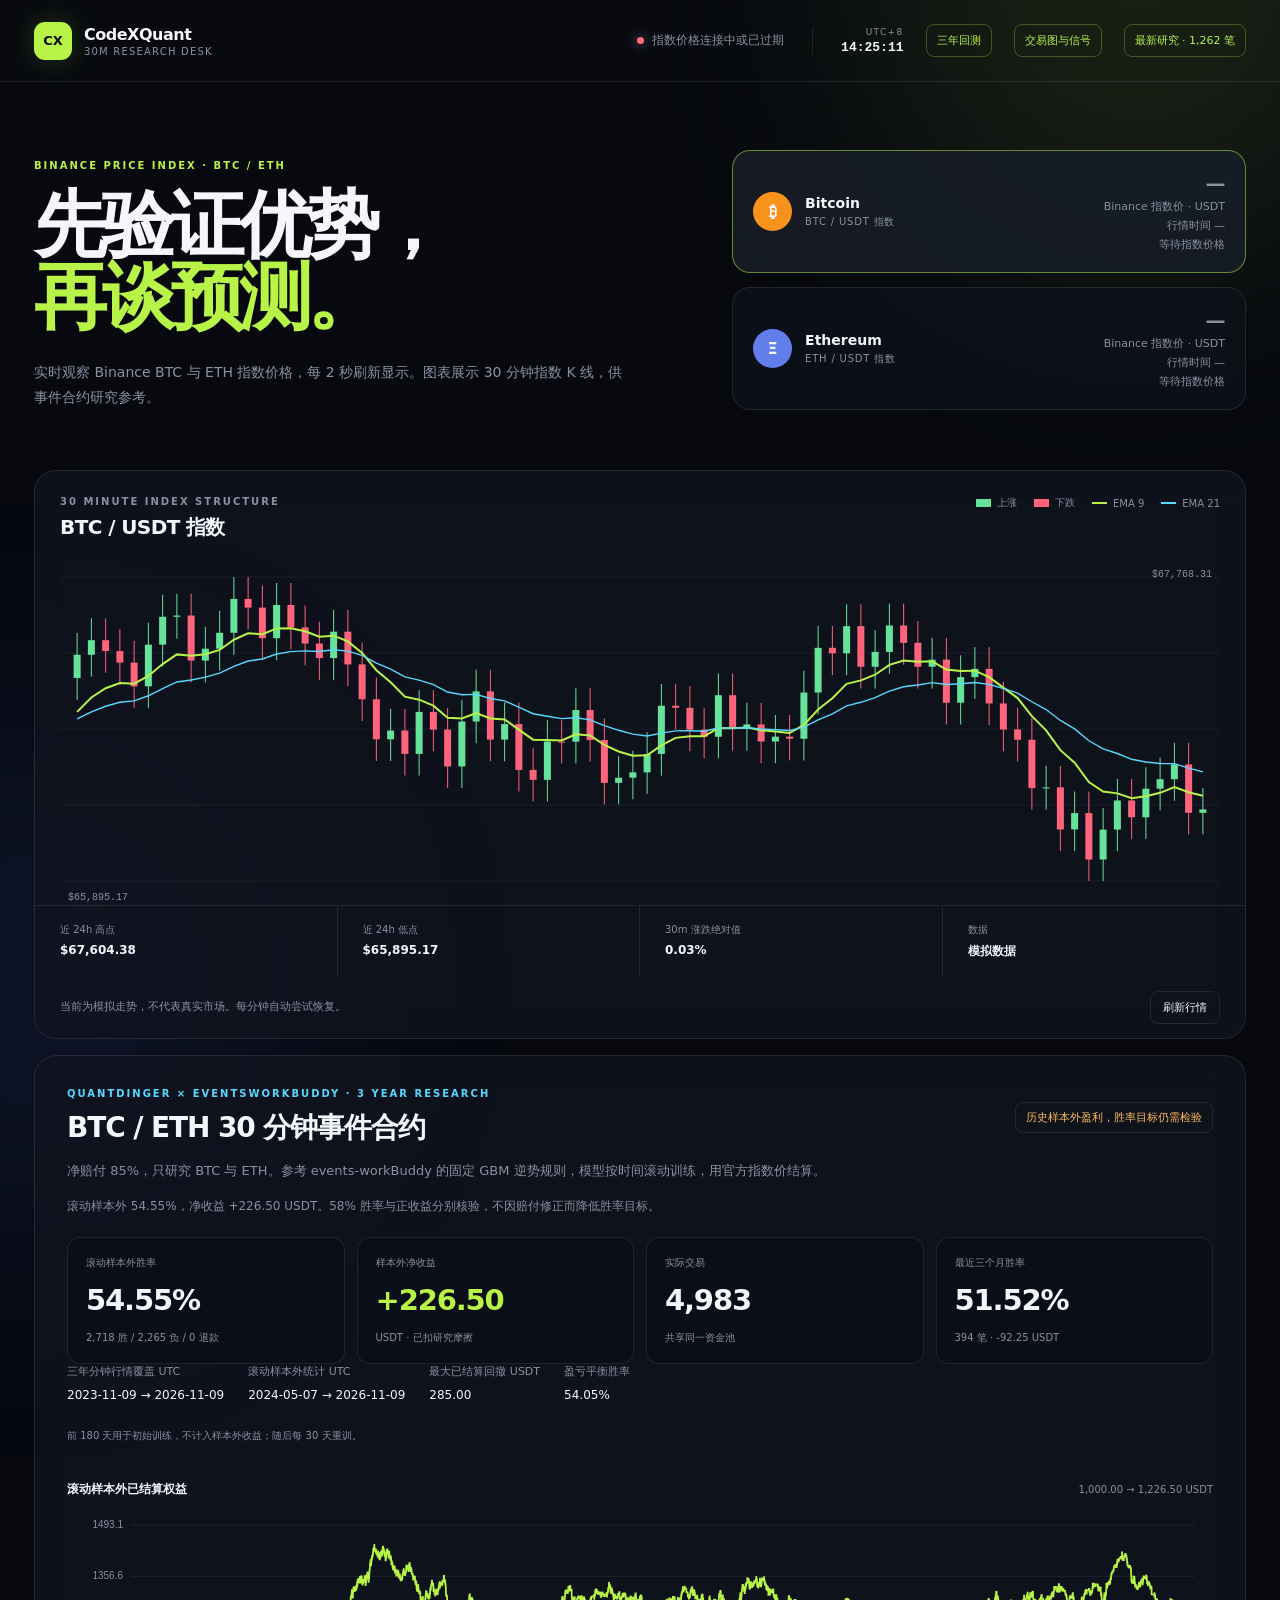
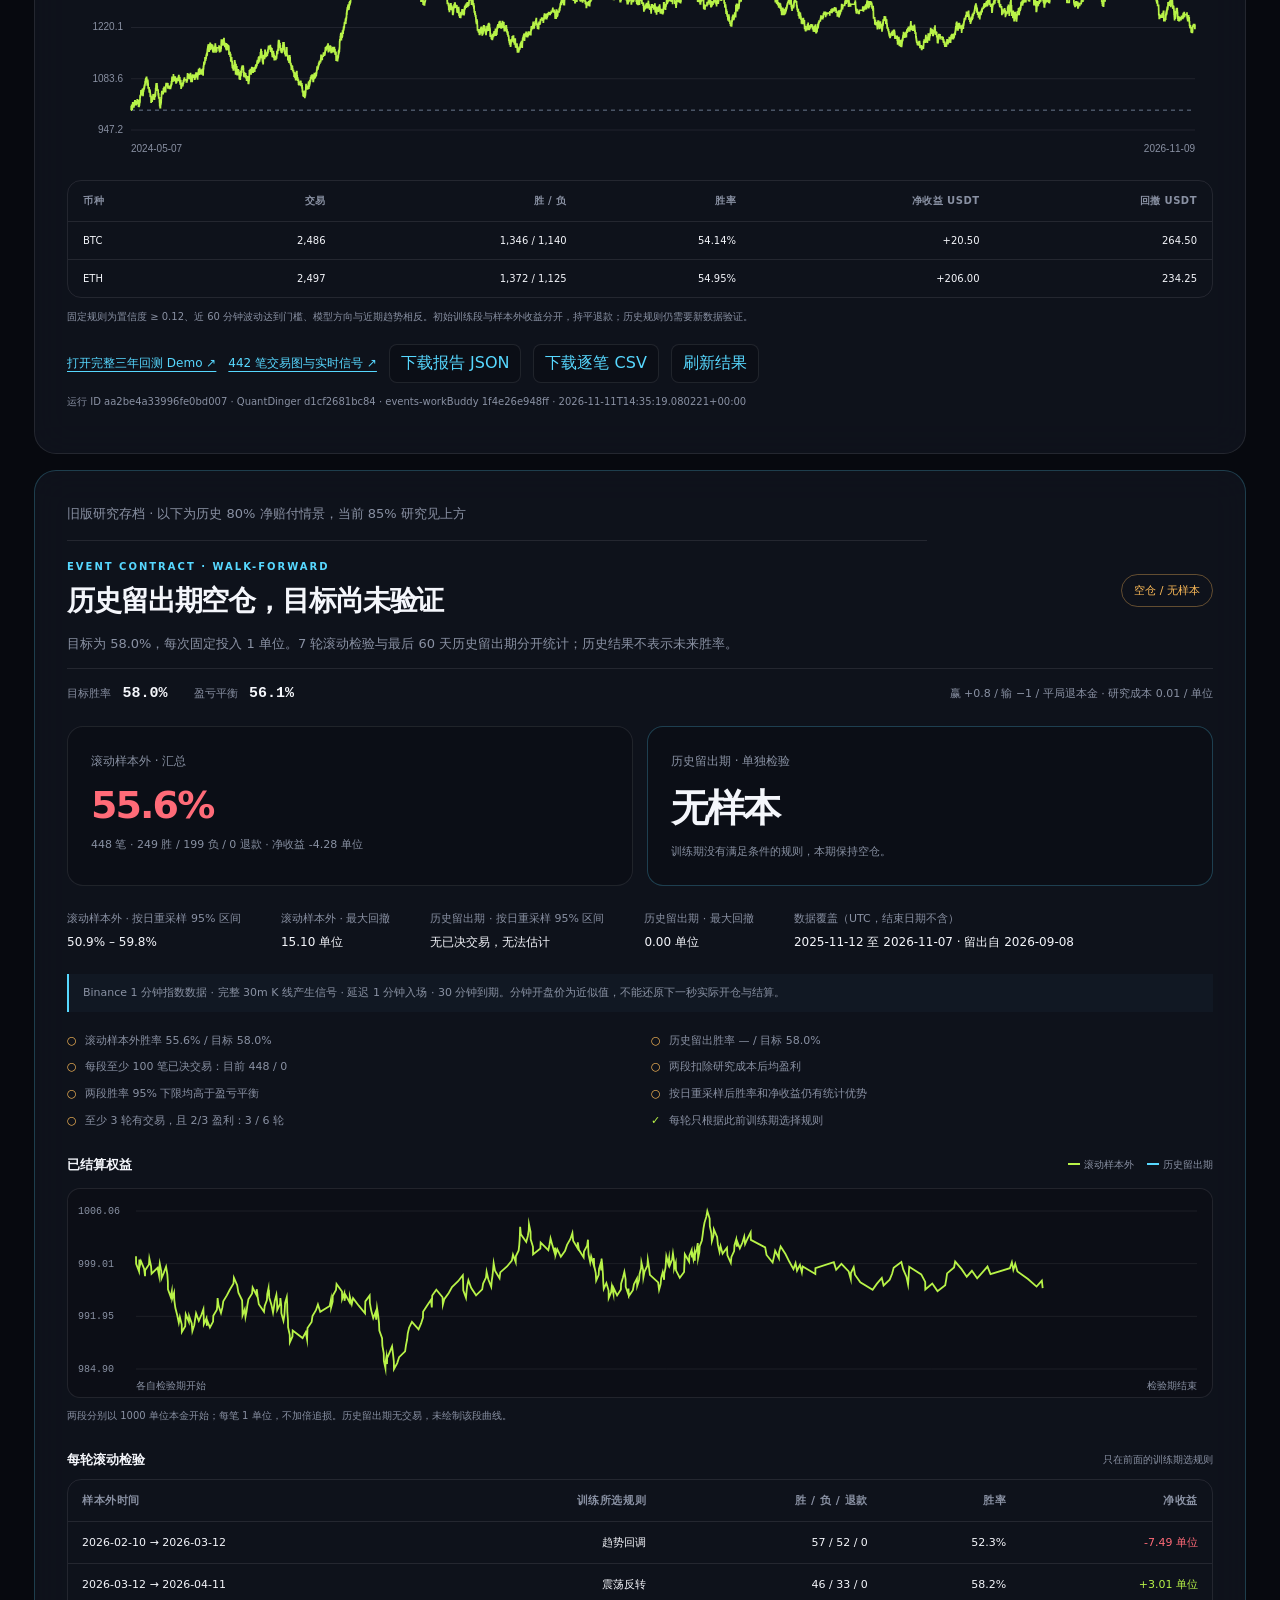
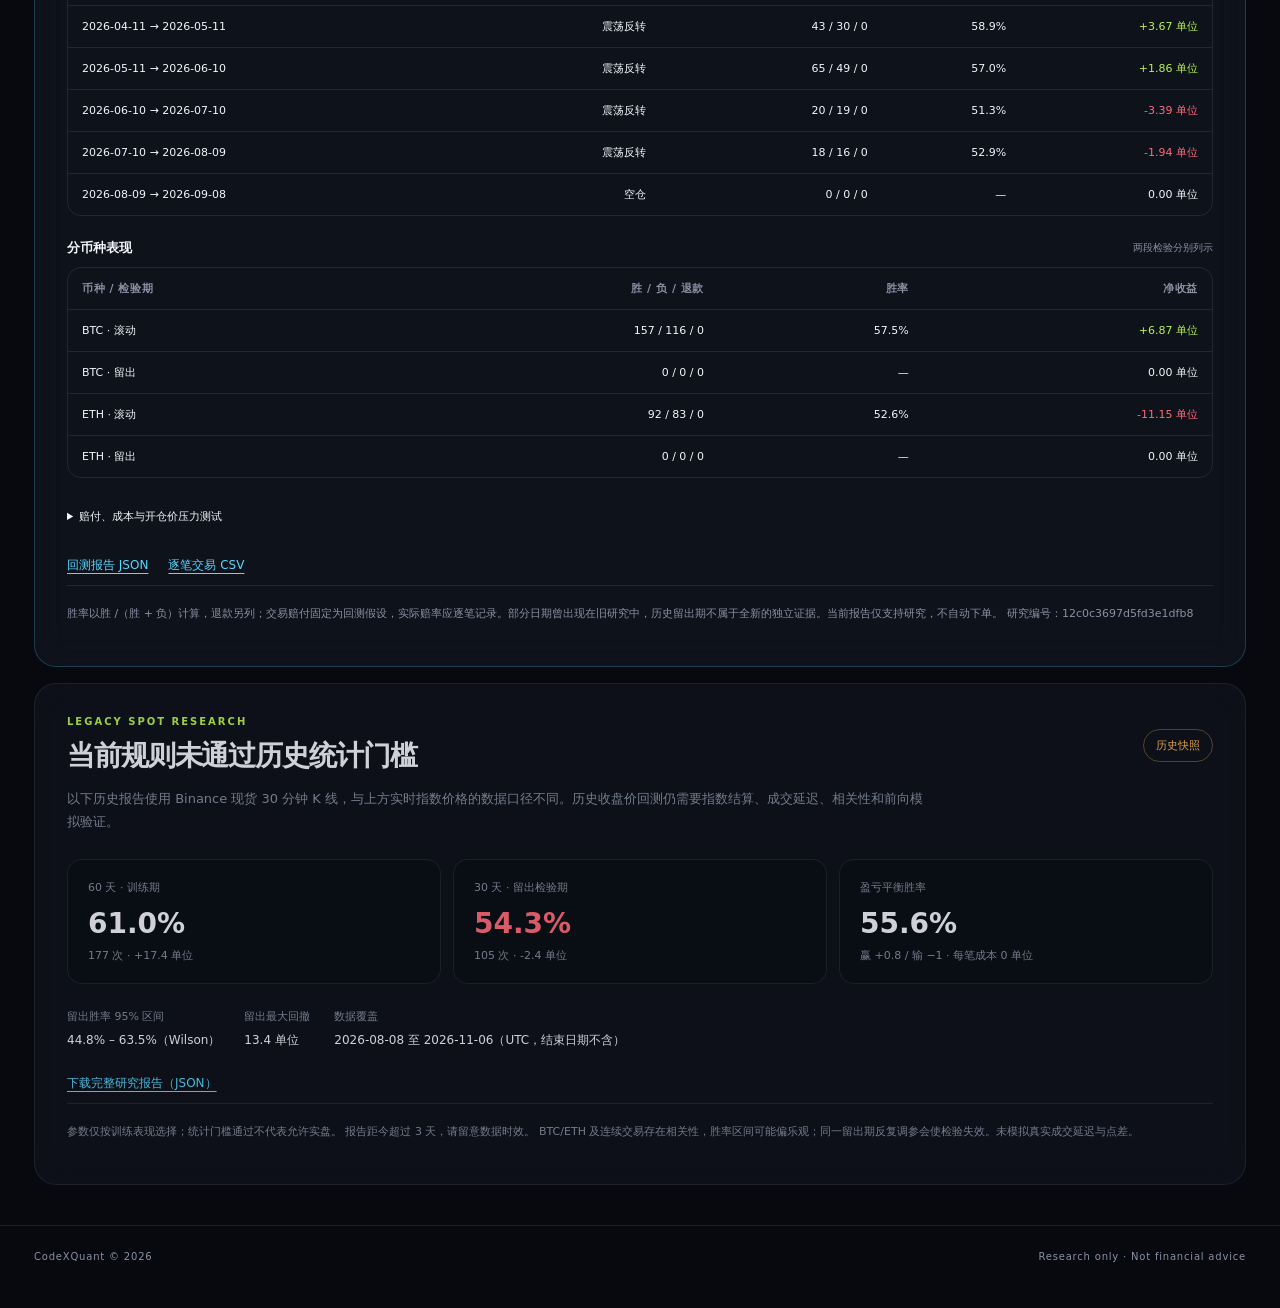
==== commit 75a1a85e: "Publish audited high-win research and 1262-trade explorer" ====
--- a/index.html
+++ b/index.html
@@ -22,6 +22,7 @@
       <div class="clock"><span>UTC+8</span><strong id="clock">--:--:--</strong></div>
       <a class="wb-nav" href="#workbuddyResearch">三年回测</a>
       <a class="wb-nav" href="demo/trades.html">交易图与信号</a>
+      <a class="wb-nav" href="demo/research.html">最新研究 · 1,262 笔</a>
     </header>
 
     <main>
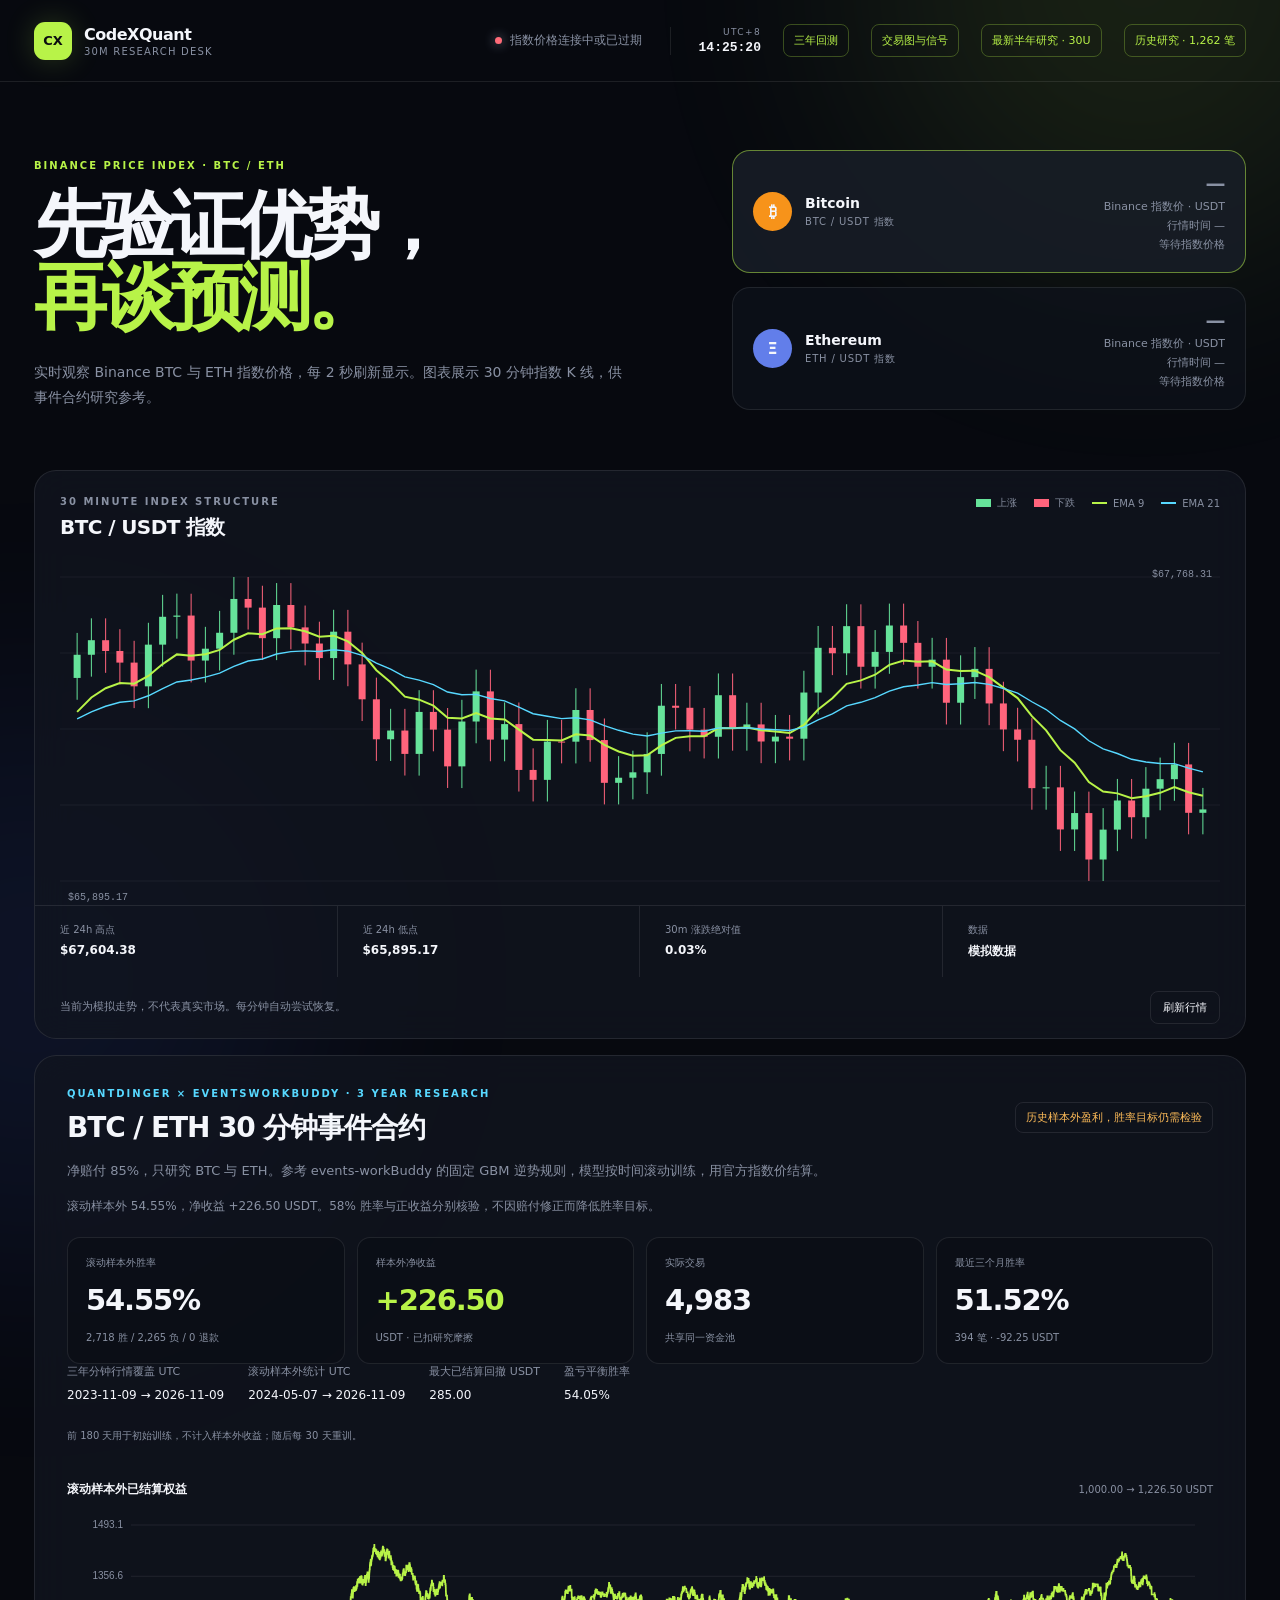
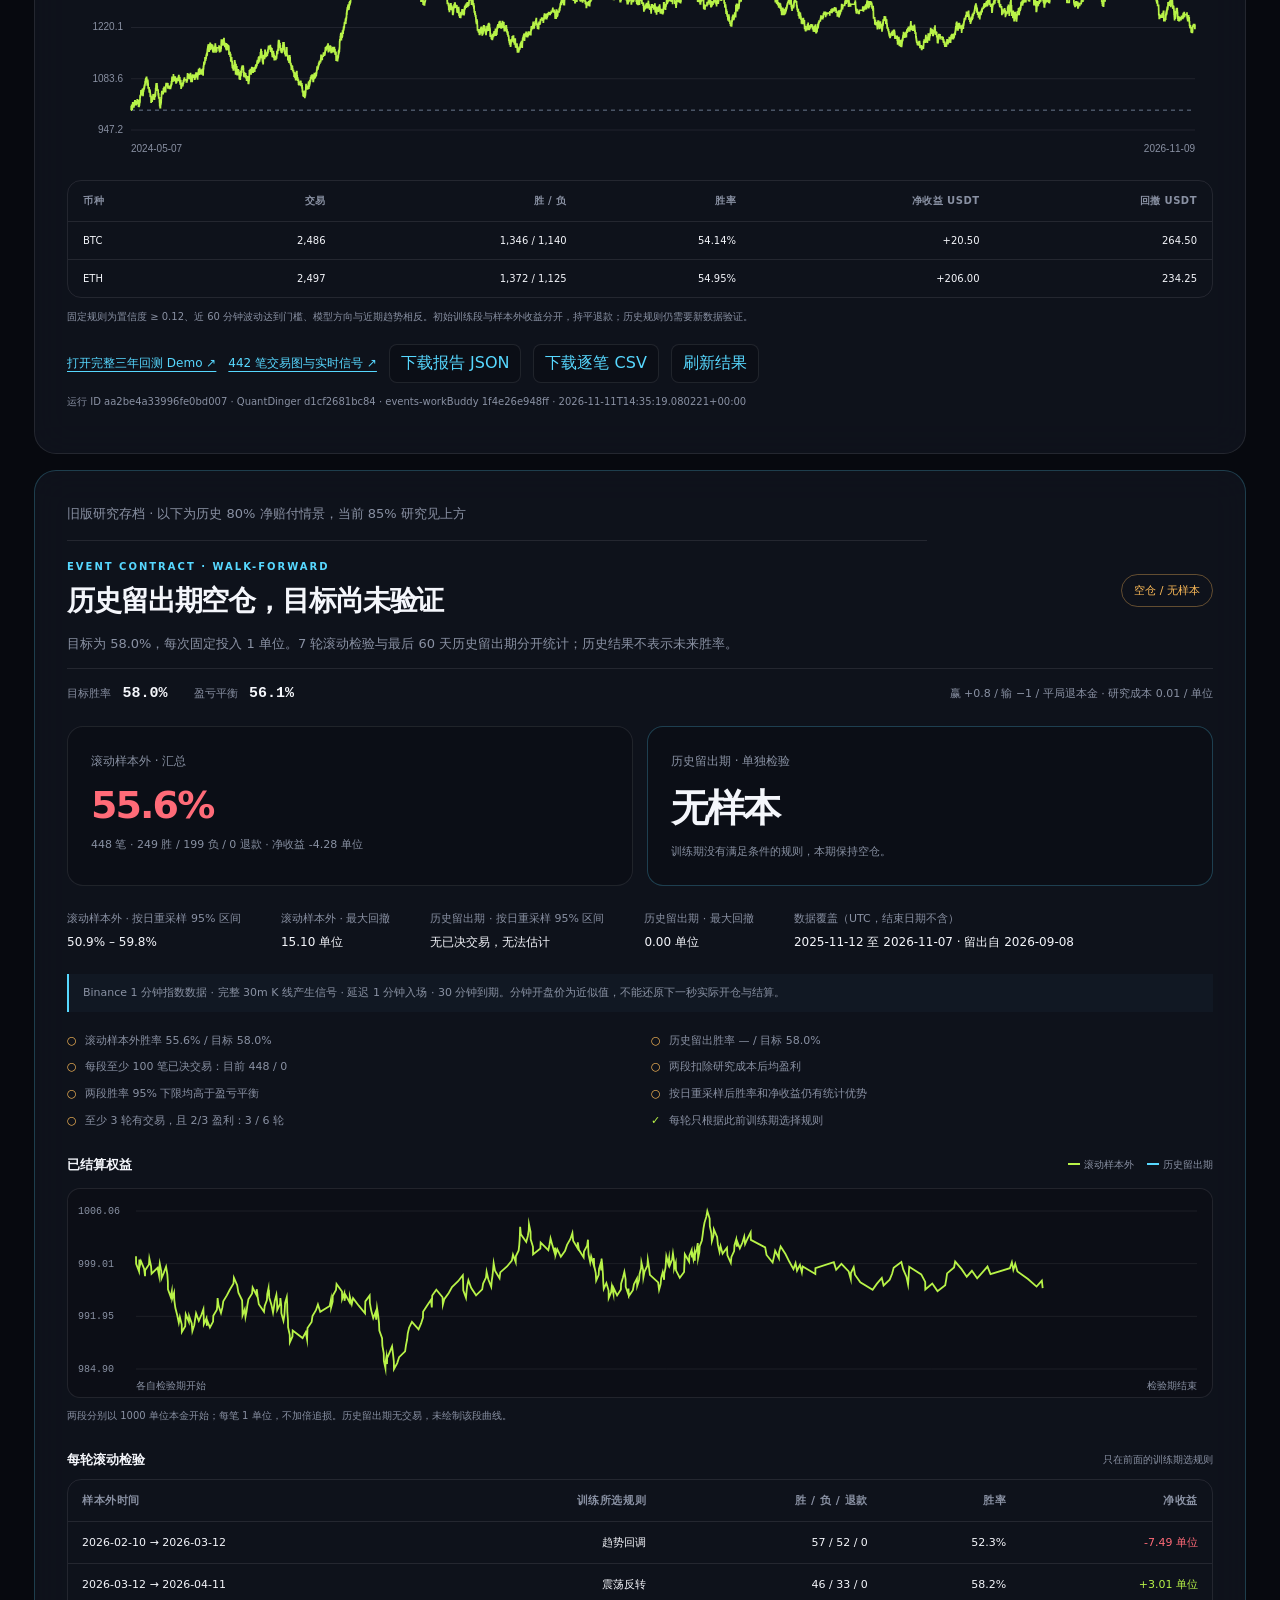
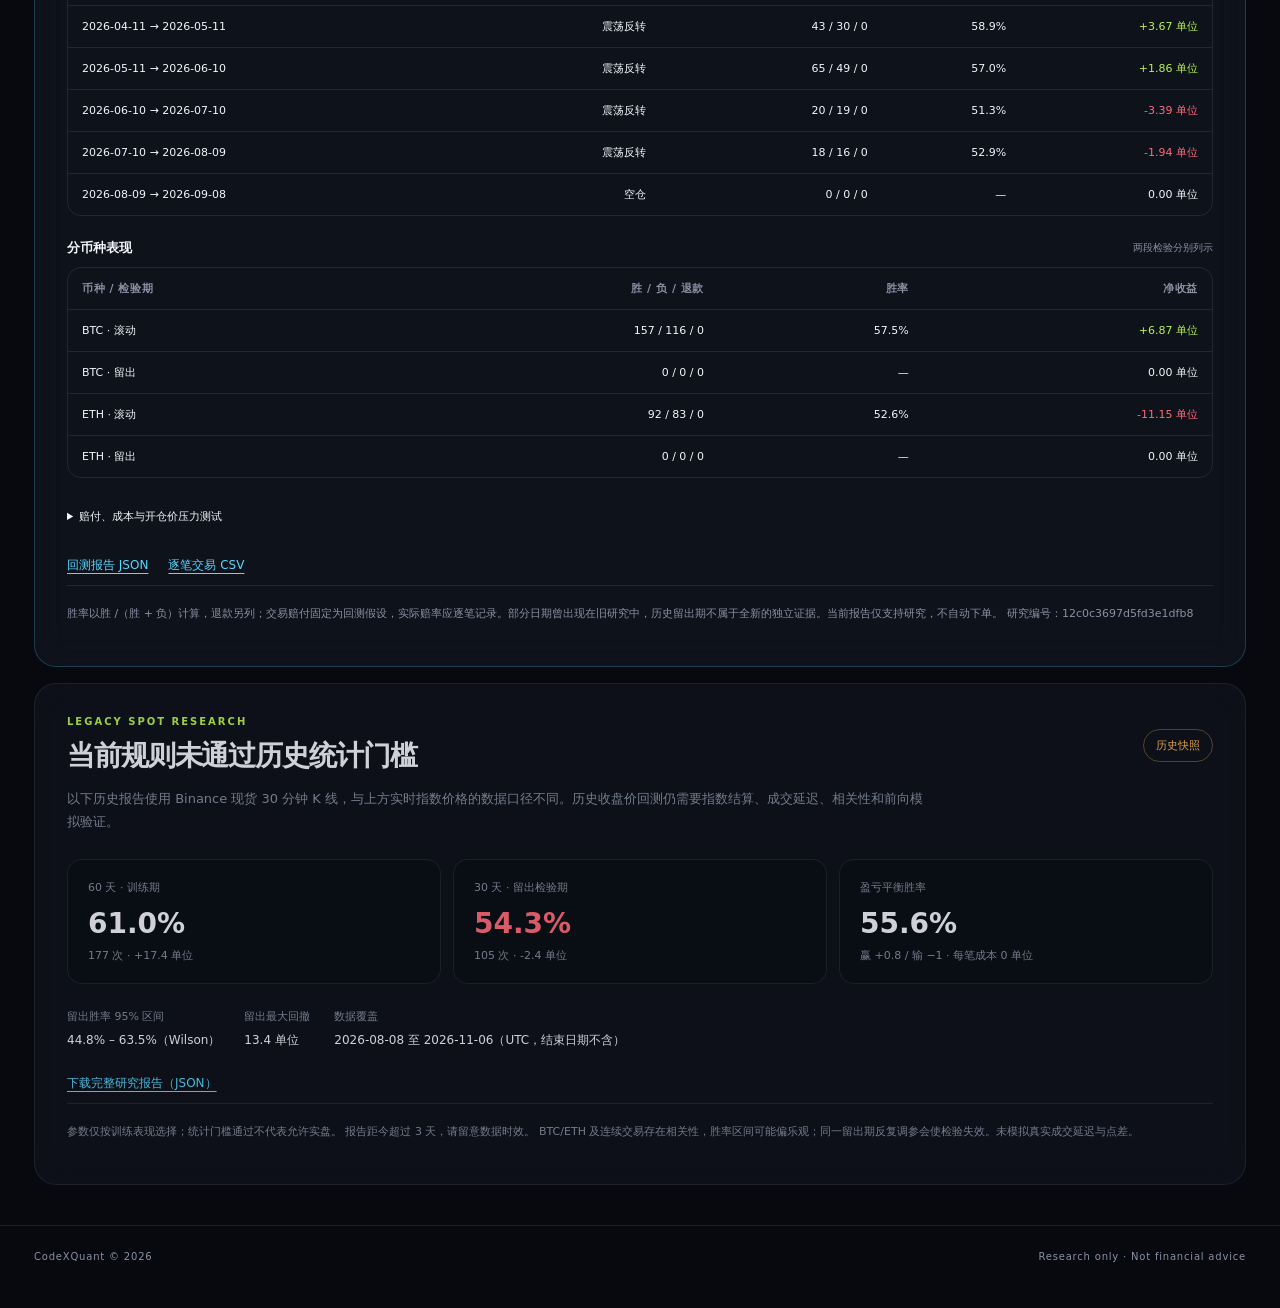
==== commit b90d90d5: "Publish recent 30U research with adjustable stakes and amount-aware alerts" ====
--- a/index.html
+++ b/index.html
@@ -22,7 +22,8 @@
       <div class="clock"><span>UTC+8</span><strong id="clock">--:--:--</strong></div>
       <a class="wb-nav" href="#workbuddyResearch">三年回测</a>
       <a class="wb-nav" href="demo/trades.html">交易图与信号</a>
-      <a class="wb-nav" href="demo/research.html">最新研究 · 1,262 笔</a>
+      <a class="wb-nav" href="demo/recent.html">最新半年研究 · 30U</a>
+      <a class="wb-nav" href="demo/research.html">历史研究 · 1,262 笔</a>
     </header>
 
     <main>
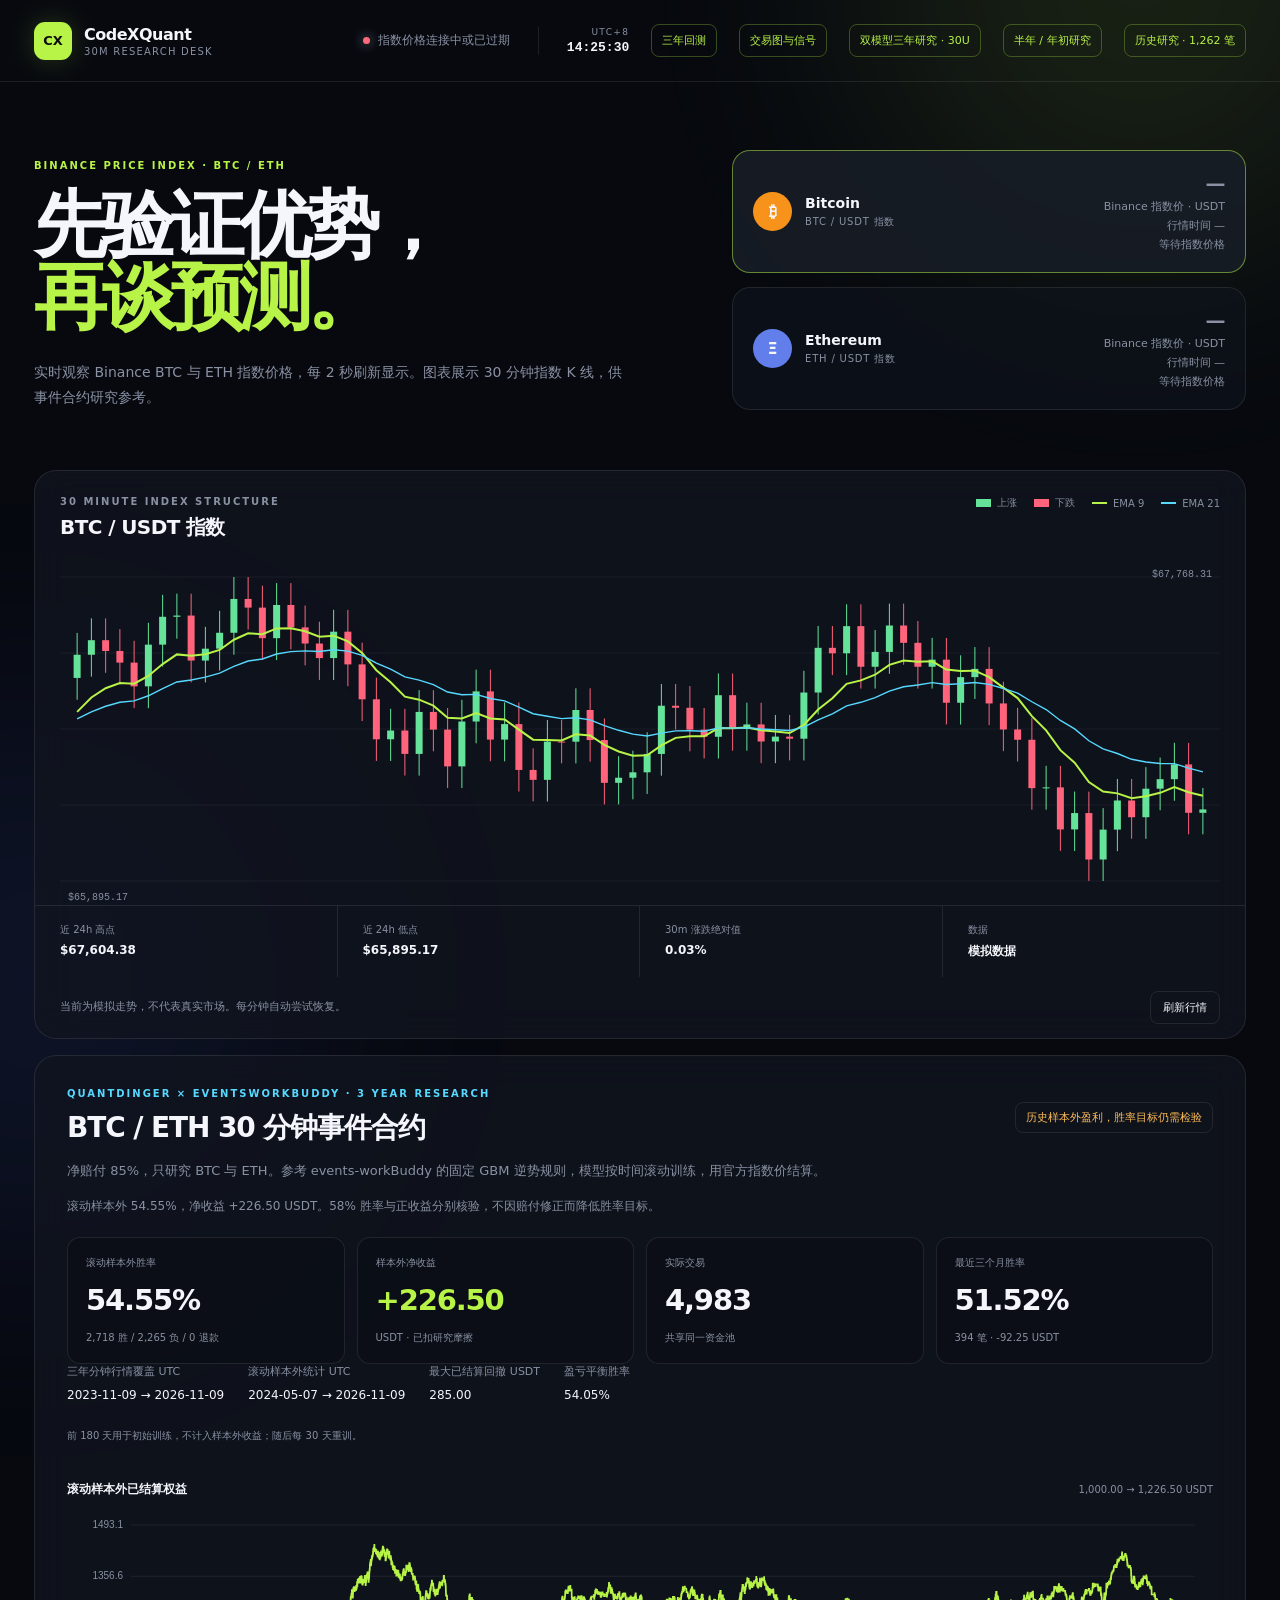
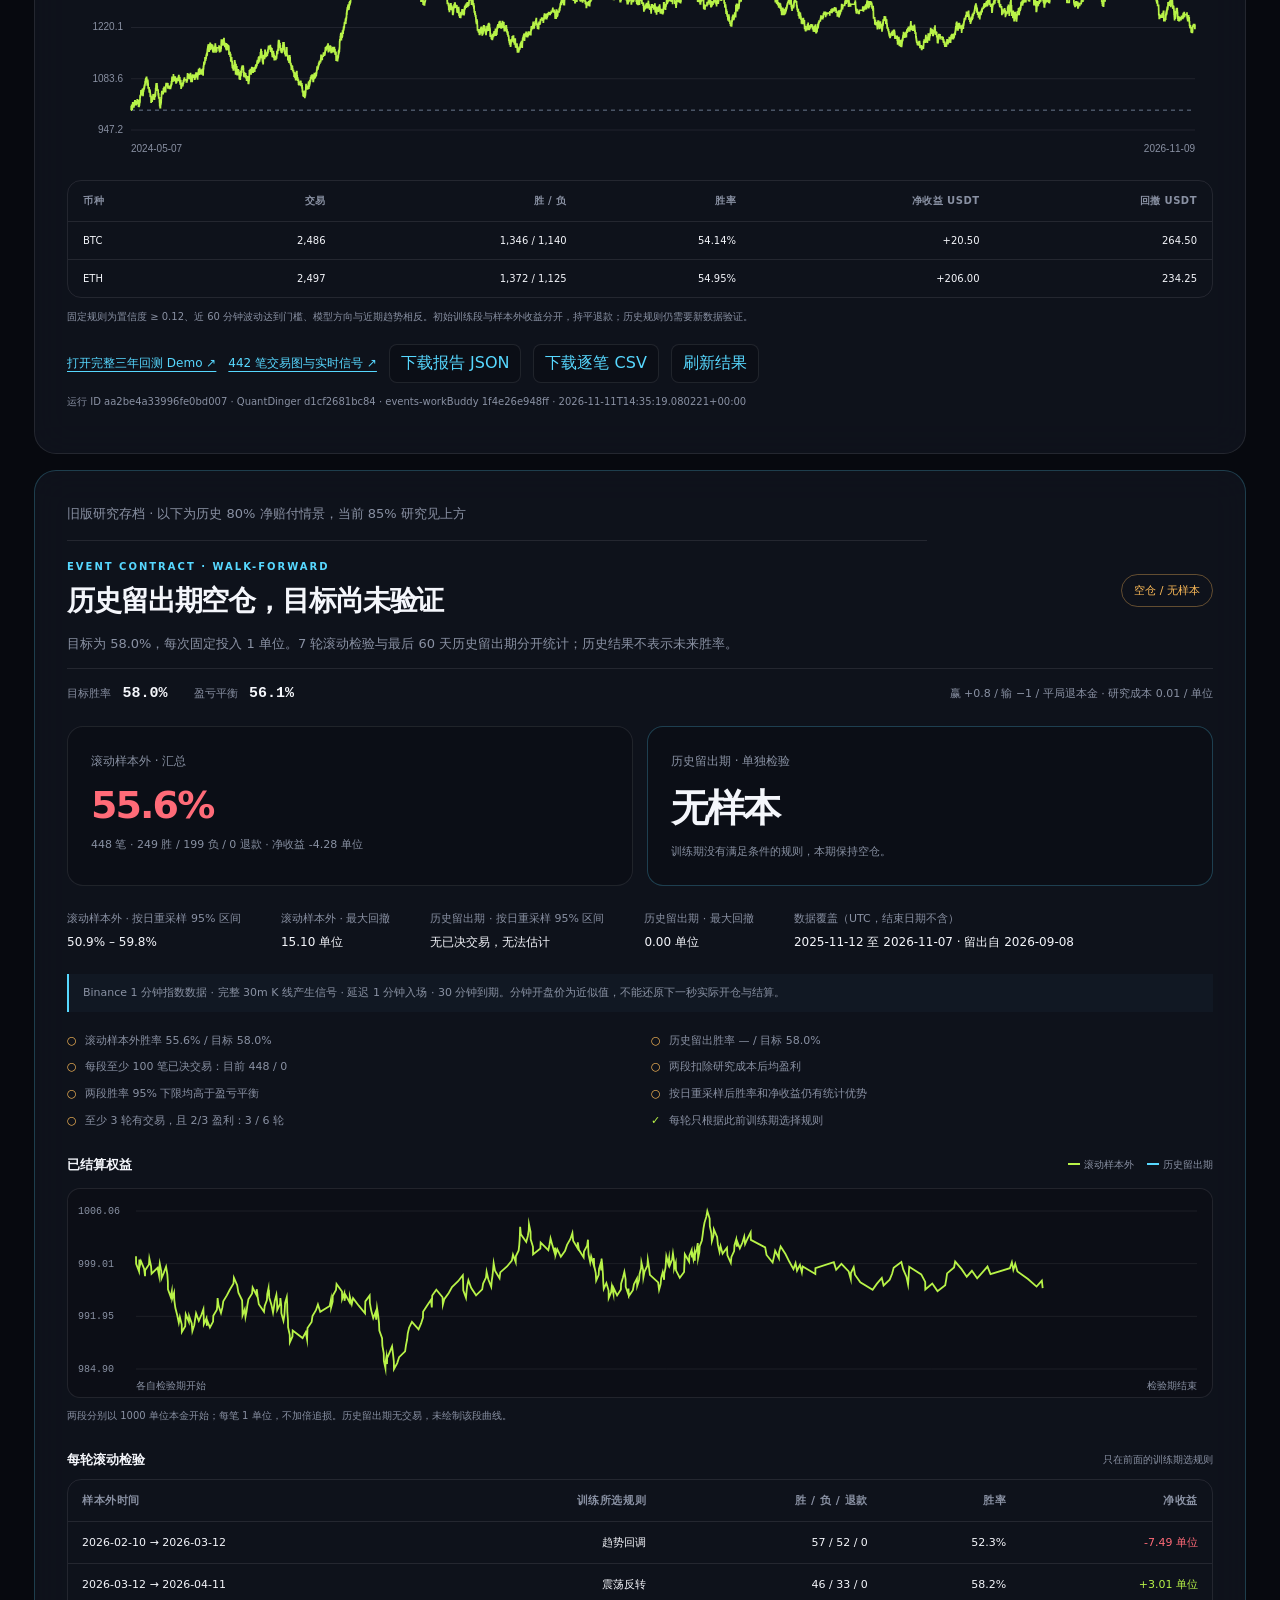
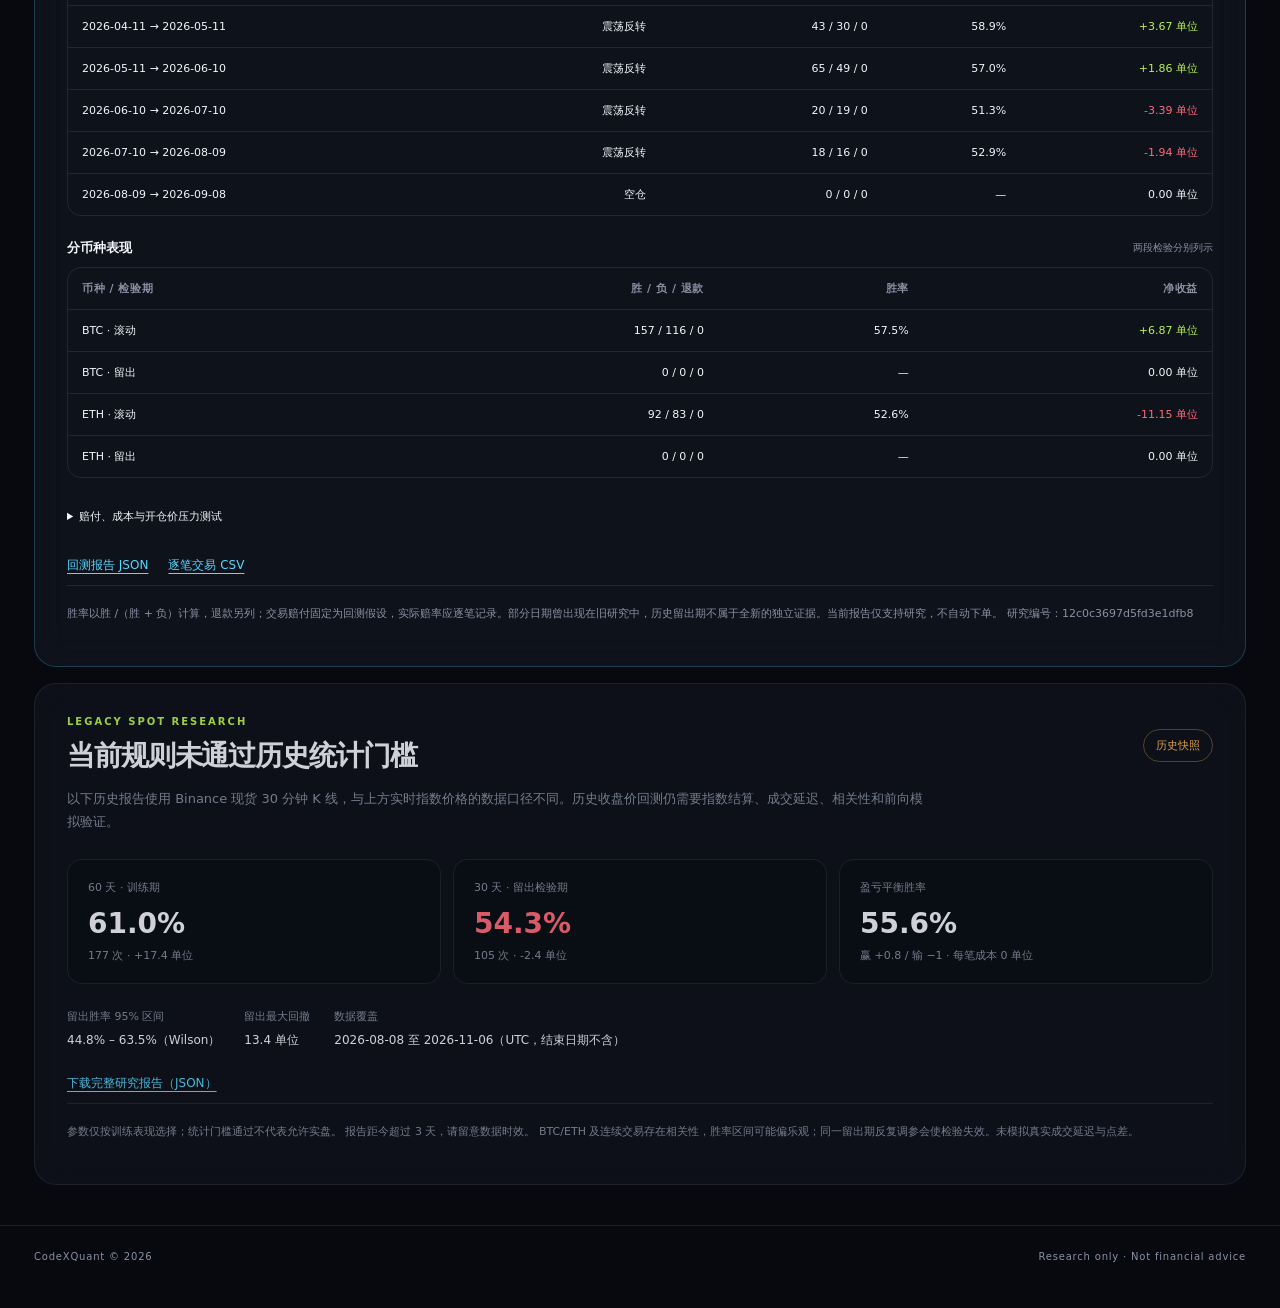
==== commit 3132c9b6: "Publish three-year consensus research and activate dual-model paper alerts" ====
--- a/index.html
+++ b/index.html
@@ -22,7 +22,8 @@
       <div class="clock"><span>UTC+8</span><strong id="clock">--:--:--</strong></div>
       <a class="wb-nav" href="#workbuddyResearch">三年回测</a>
       <a class="wb-nav" href="demo/trades.html">交易图与信号</a>
-      <a class="wb-nav" href="demo/recent.html">最新半年研究 · 30U</a>
+      <a class="wb-nav" href="demo/consensus.html">双模型三年研究 · 30U</a>
+      <a class="wb-nav" href="demo/recent.html">半年 / 年初研究</a>
       <a class="wb-nav" href="demo/research.html">历史研究 · 1,262 笔</a>
     </header>
 
